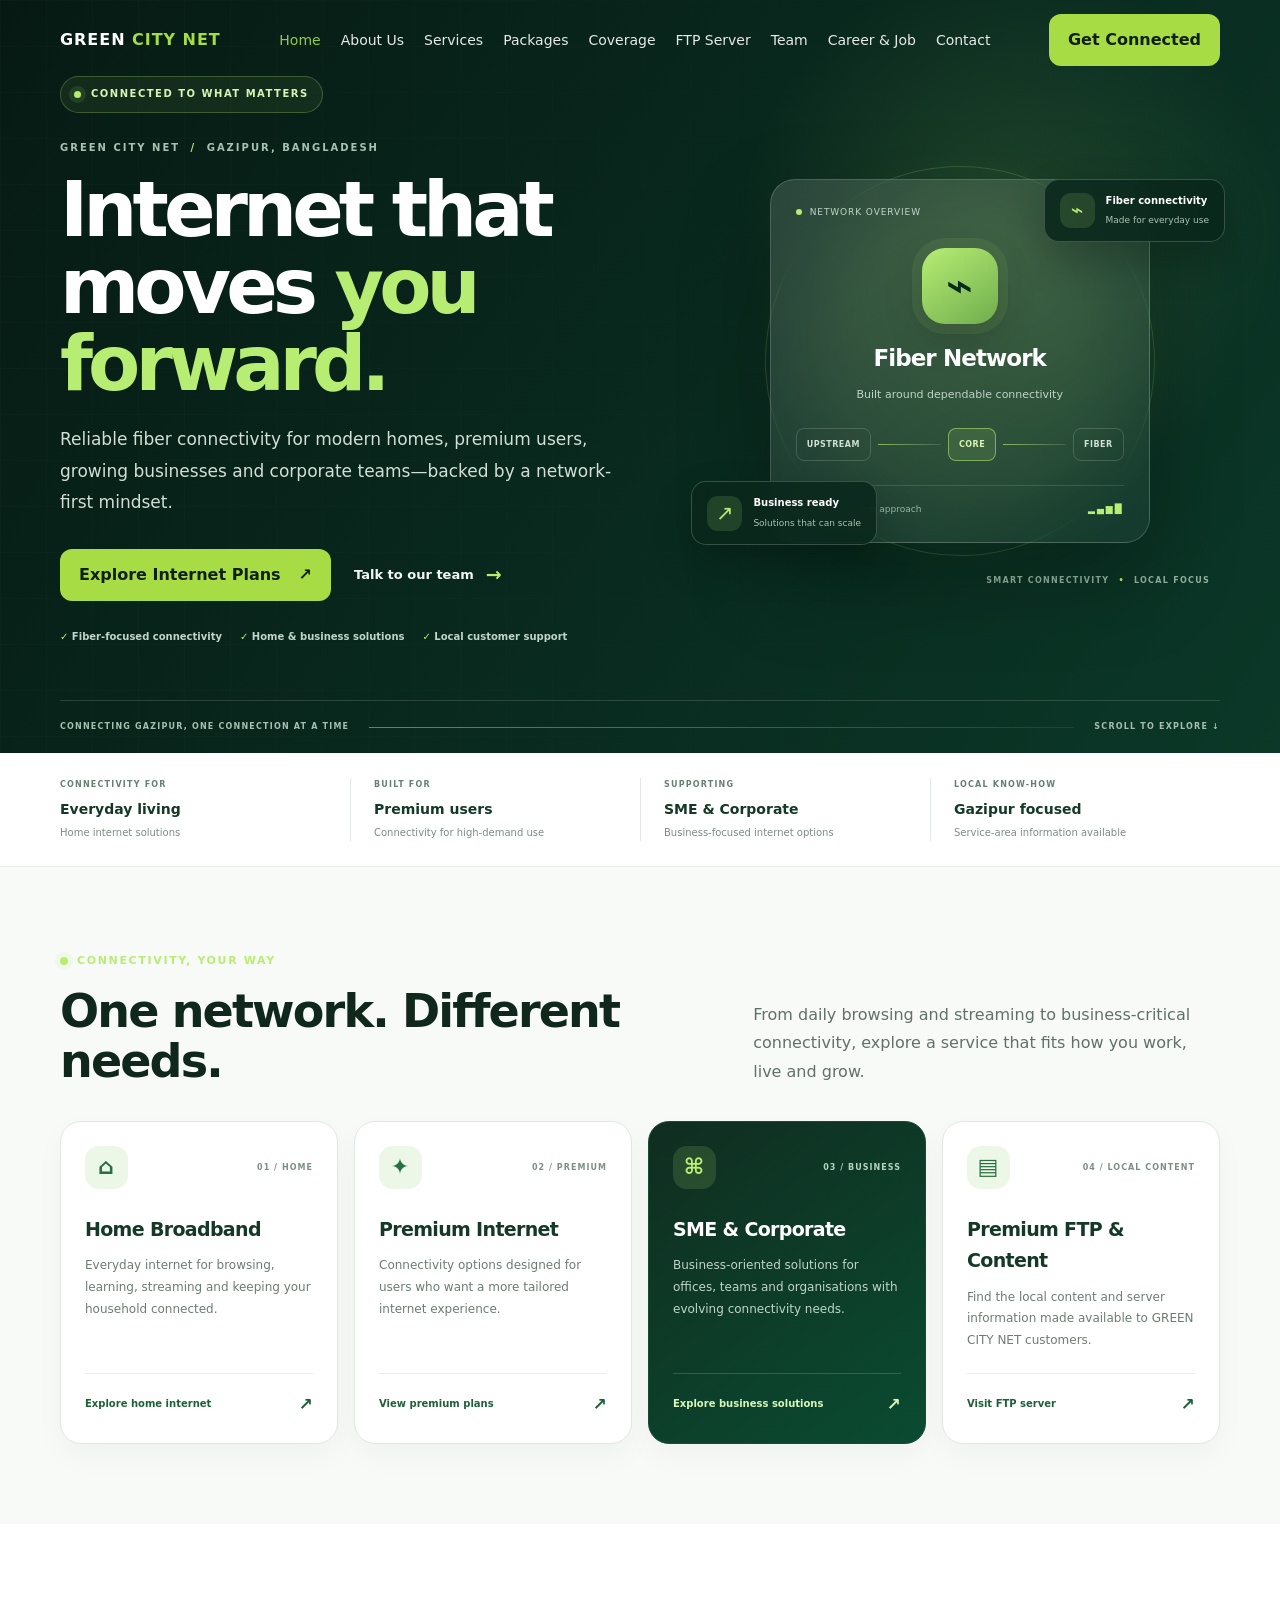
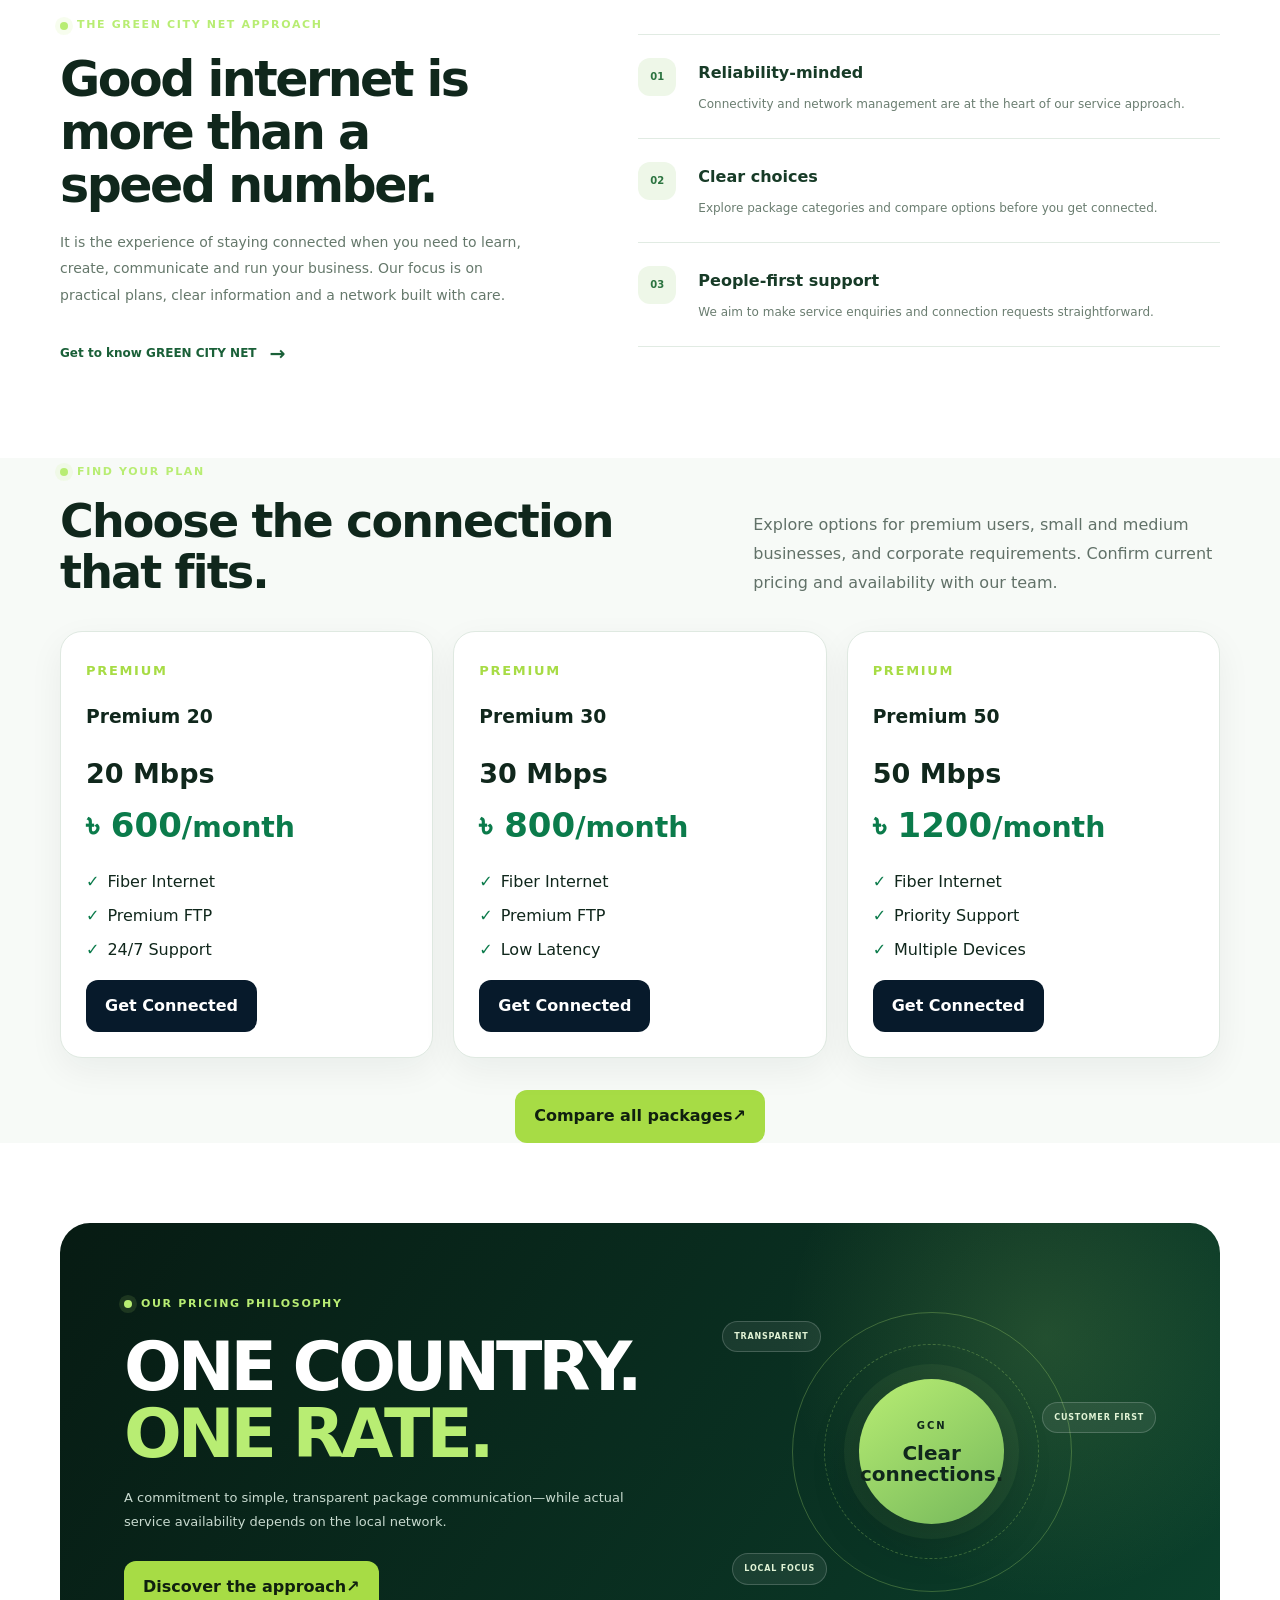
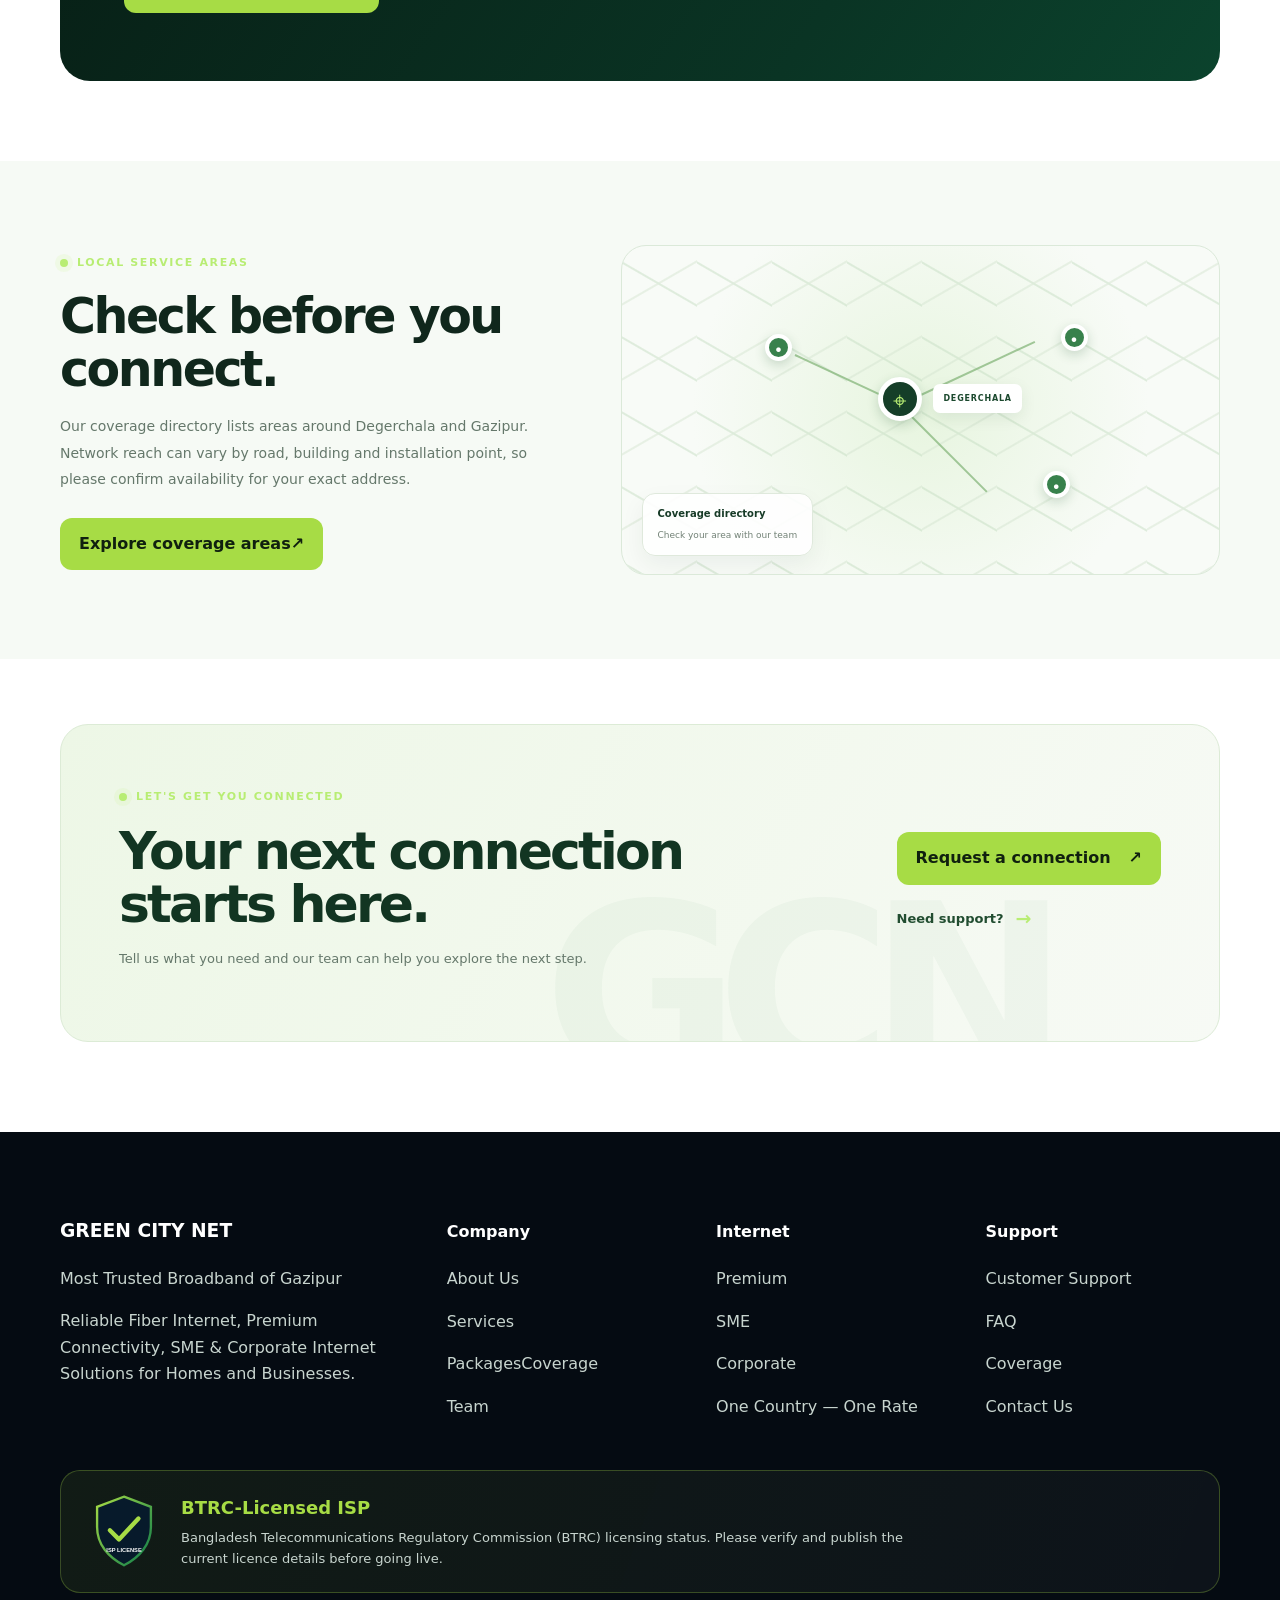
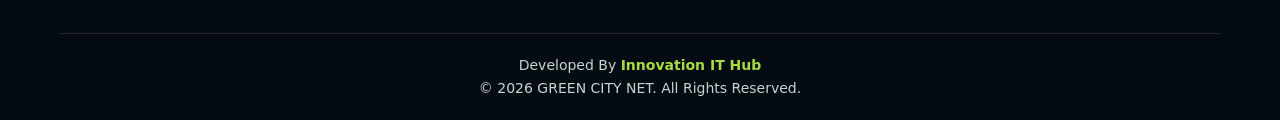
==== index.html @ 4f88b174 "Add files via upload" ====
<!doctype html><html lang="en"><head>
<meta charset="utf-8"><meta name="viewport" content="width=device-width,initial-scale=1">
<title>Home | GREEN CITY NET</title><meta name="description" content="Home — GREEN CITY NET, premium fiber internet and business connectivity in Gazipur.">
<meta name="theme-color" content="#071A2B"><link rel="stylesheet" href="css/style.css"></head><body>
<header class="site-header"><div class="container nav"><a class="brand" href="index.html">GREEN <span>CITY NET</span></a>
<nav class="nav-links"><a href="index.html" class="active">Home</a><a href="about.html" class="">About Us</a><a href="services.html" class="">Services</a><a href="packages.html" class="">Packages</a><a href="coverage.html" class="coverage-nav-link">Coverage</a><a href="ftp-server.html" class="">FTP Server</a><a href="team.html" class="">Team</a><a href="careers.html" class="">Career & Job</a><a href="contact.html" class="">Contact</a></nav><a class="btn btn-primary" href="contact.html">Get Connected</a><button class="menu-btn" aria-label="Open menu">☰</button></div></header>
<main class="home-pro">
<section class="home-hero">
  <div class="home-hero-grid container">
    <div class="home-hero-copy">
      <div class="home-kicker"><span class="home-live-dot"></span> CONNECTED TO WHAT MATTERS</div>
      <p class="home-location">GREEN CITY NET <span> / </span> GAZIPUR, BANGLADESH</p>
      <h1>Internet that moves <em>you forward.</em></h1>
      <p class="home-lead">Reliable fiber connectivity for modern homes, premium users, growing businesses and corporate teams—backed by a network-first mindset.</p>
      <div class="home-hero-actions"><a class="btn btn-primary" href="packages.html">Explore Internet Plans <span aria-hidden="true">↗</span></a><a class="home-secondary-btn" href="contact.html">Talk to our team <span aria-hidden="true">→</span></a></div>
      <div class="home-proof-points"><span>✓ Fiber-focused connectivity</span><span>✓ Home & business solutions</span><span>✓ Local customer support</span></div>
    </div>
    <div class="home-network-stage" aria-label="Illustration of a managed fiber internet network">
      <div class="home-stage-glow"></div><div class="home-orbit home-orbit-one"></div><div class="home-orbit home-orbit-two"></div>
      <div class="home-network-panel">
        <div class="home-panel-top"><span class="home-panel-status"><i></i> NETWORK OVERVIEW</span><span class="home-panel-menu">•••</span></div>
        <div class="home-core-icon"><span>⌁</span></div><h2>Fiber Network</h2><p>Built around dependable connectivity</p>
        <div class="home-network-path"><span class="home-path-node">UPSTREAM</span><i></i><span class="home-path-node home-path-active">CORE</span><i></i><span class="home-path-node">FIBER</span></div>
        <div class="home-panel-bottom"><span><b>01</b> Network-first approach</span><span class="home-signal">▂▄▆█</span></div>
      </div>
      <div class="home-float-card home-float-top"><span class="home-float-icon">⌁</span><span><b>Fiber connectivity</b><small>Made for everyday use</small></span></div>
      <div class="home-float-card home-float-bottom"><span class="home-float-icon">↗</span><span><b>Business ready</b><small>Solutions that can scale</small></span></div>
      <div class="home-stage-caption">SMART CONNECTIVITY <span>•</span> LOCAL FOCUS</div>
    </div>
  </div>
  <div class="home-hero-bottom container"><span>CONNECTING GAZIPUR, ONE CONNECTION AT A TIME</span><span class="home-bottom-line"></span><span>SCROLL TO EXPLORE ↓</span></div>
</section>
<section class="home-audience-strip"><div class="container home-audience-grid"><div><span class="home-strip-label">CONNECTIVITY FOR</span><strong>Everyday living</strong><small>Home internet solutions</small></div><div><span class="home-strip-label">BUILT FOR</span><strong>Premium users</strong><small>Connectivity for high-demand use</small></div><div><span class="home-strip-label">SUPPORTING</span><strong>SME & Corporate</strong><small>Business-focused internet options</small></div><div><span class="home-strip-label">LOCAL KNOW-HOW</span><strong>Gazipur focused</strong><small>Service-area information available</small></div></div></section>
<section class="pro-section home-services-section"><div class="container"><div class="pro-section-heading"><div><span class="pro-kicker"><span class="status-dot"></span> CONNECTIVITY, YOUR WAY</span><h2>One network. Different needs.</h2></div><p>From daily browsing and streaming to business-critical connectivity, explore a service that fits how you work, live and grow.</p></div><div class="home-offer-grid">
<a class="home-offer-card" href="services.html"><div class="home-offer-top"><span class="home-offer-icon">⌂</span><span>01 / HOME</span></div><h3>Home Broadband</h3><p>Everyday internet for browsing, learning, streaming and keeping your household connected.</p><span class="home-card-link">Explore home internet <b>↗</b></span></a>
<a class="home-offer-card" href="packages.html#premium"><div class="home-offer-top"><span class="home-offer-icon">✦</span><span>02 / PREMIUM</span></div><h3>Premium Internet</h3><p>Connectivity options designed for users who want a more tailored internet experience.</p><span class="home-card-link">View premium plans <b>↗</b></span></a>
<a class="home-offer-card home-offer-featured" href="services.html"><div class="home-offer-top"><span class="home-offer-icon">⌘</span><span>03 / BUSINESS</span></div><h3>SME & Corporate</h3><p>Business-oriented solutions for offices, teams and organisations with evolving connectivity needs.</p><span class="home-card-link">Explore business solutions <b>↗</b></span></a>
<a class="home-offer-card" href="ftp-server.html"><div class="home-offer-top"><span class="home-offer-icon">▤</span><span>04 / LOCAL CONTENT</span></div><h3>Premium FTP & Content</h3><p>Find the local content and server information made available to GREEN CITY NET customers.</p><span class="home-card-link">Visit FTP server <b>↗</b></span></a>
</div></div></section>
<section class="home-principles-section"><div class="container home-principles-grid"><div class="home-principles-copy"><span class="pro-kicker"><span class="status-dot"></span> THE GREEN CITY NET APPROACH</span><h2>Good internet is more than a speed number.</h2><p>It is the experience of staying connected when you need to learn, create, communicate and run your business. Our focus is on practical plans, clear information and a network built with care.</p><a class="home-text-link" href="about.html">Get to know GREEN CITY NET <span>→</span></a></div><div class="home-principles-list"><article><span>01</span><div><h3>Reliability-minded</h3><p>Connectivity and network management are at the heart of our service approach.</p></div></article><article><span>02</span><div><h3>Clear choices</h3><p>Explore package categories and compare options before you get connected.</p></div></article><article><span>03</span><div><h3>People-first support</h3><p>We aim to make service enquiries and connection requests straightforward.</p></div></article></div></div></section>
<section class="home-pricing-section"><div class="container"><div class="pro-section-heading"><div><span class="pro-kicker"><span class="status-dot"></span> FIND YOUR PLAN</span><h2>Choose the connection that fits.</h2></div><p>Explore options for premium users, small and medium businesses, and corporate requirements. Confirm current pricing and availability with our team.</p></div><div id="packages" class="grid grid-3 home-package-grid"></div><div class="home-center-action"><a class="btn btn-primary" href="packages.html">Compare all packages <span>↗</span></a></div></div></section>
<section class="home-one-rate-section"><div class="container"><div class="home-one-rate-panel"><div><span class="pro-kicker"><span class="status-dot"></span> OUR PRICING PHILOSOPHY</span><h2>ONE COUNTRY.<br><em>ONE RATE.</em></h2><p>A commitment to simple, transparent package communication—while actual service availability depends on the local network.</p><a class="btn btn-primary" href="packages.html#one-country">Discover the approach <span>↗</span></a></div><div class="home-rate-graphic"><div class="home-rate-ring ring-one"></div><div class="home-rate-ring ring-two"></div><div class="home-rate-center"><span>GCN</span><b>Clear<br>connections.</b></div><span class="home-rate-tag tag-one">TRANSPARENT</span><span class="home-rate-tag tag-two">CUSTOMER FIRST</span><span class="home-rate-tag tag-three">LOCAL FOCUS</span></div></div></div></section>
<section class="home-coverage-section"><div class="container home-coverage-grid"><div><span class="pro-kicker"><span class="status-dot"></span> LOCAL SERVICE AREAS</span><h2>Check before you connect.</h2><p>Our coverage directory lists areas around Degerchala and Gazipur. Network reach can vary by road, building and installation point, so please confirm availability for your exact address.</p><a class="btn btn-primary" href="coverage.html">Explore coverage areas <span>↗</span></a></div><div class="home-coverage-visual"><div class="home-coverage-gridlines"></div><div class="home-coverage-pin pin-main">⌖<span>DEGERCHALA</span></div><div class="home-coverage-pin pin-two">•</div><div class="home-coverage-pin pin-three">•</div><div class="home-coverage-pin pin-four">•</div><div class="home-coverage-link link-one"></div><div class="home-coverage-link link-two"></div><div class="home-coverage-link link-three"></div><div class="home-coverage-note"><b>Coverage directory</b><small>Check your area with our team</small></div></div></div></section>
<section class="home-final-section"><div class="container"><div class="home-final-panel"><div><span class="pro-kicker"><span class="status-dot"></span> LET'S GET YOU CONNECTED</span><h2>Your next connection<br>starts here.</h2><p>Tell us what you need and our team can help you explore the next step.</p></div><div class="home-final-actions"><a class="btn btn-primary" href="contact.html">Request a connection <span>↗</span></a><a class="home-final-secondary" href="support.html">Need support? <span>→</span></a></div><div class="home-final-watermark">GCN</div></div></div></section>
</main>
<footer class="footer"><div class="container footer-grid">
<div><h3>GREEN CITY NET</h3><p>Most Trusted Broadband of Gazipur</p><p>Reliable Fiber Internet, Premium Connectivity, SME & Corporate Internet Solutions for Homes and Businesses.</p></div>
<div><h4>Company</h4><p><a href="about.html">About Us</a></p><p><a href="services.html">Services</a></p><p><a href="packages.html">Packages</a><a href="coverage.html">Coverage</a></p><p><a href="team.html">Team</a></p></div>
<div><h4>Internet</h4><p><a href="packages.html#premium">Premium</a></p><p><a href="packages.html#sme">SME</a></p><p><a href="packages.html#corporate">Corporate</a></p><p><a href="packages.html#one-country">One Country — One Rate</a></p></div>
<div><h4>Support</h4><p><a href="contact.html">Customer Support</a></p><p><a href="faq.html">FAQ</a></p><p><a href="coverage.html">Coverage</a></p><p><a href="contact.html">Contact Us</a></p></div>
</div><div class="container licensing-footer"><img src="assets/images/btrc-licensed-isp-badge.svg" alt="ISP licence badge graphic"><div><strong>BTRC-Licensed ISP</strong><p>Bangladesh Telecommunications Regulatory Commission (BTRC) licensing status. Please verify and publish the current licence details before going live.</p></div></div><div class="container credit"><span>Developed By </span><a href="https://www.facebook.com/share/1FE5N81z12/?mibextid=wwXIfr" target="_blank" rel="noopener noreferrer">Innovation IT Hub</a><br><span>© <span id="year">2026</span> GREEN CITY NET. All Rights Reserved.</span></div></footer>
<div class="mobile-actions"><a href="tel:01XXXXXXXXX">☎ Call</a><a href="contact.html">Support</a><a href="contact.html">Connect</a></div>
<script src="js/data.js"></script><script src="js/app.js"></script></body></html>
---- css/style.css ----
:root{--green:#0b7b4b;--lime:#a7dc45;--navy:#071a2b;--black:#050b12;--light:#f5f8f6;--text:#10251d;--muted:#607269;--glass:rgba(255,255,255,.08);--line:rgba(255,255,255,.14);--shadow:0 20px 60px rgba(0,0,0,.18)}
*{box-sizing:border-box}html{scroll-behavior:smooth}body{margin:0;font-family:Inter,system-ui,-apple-system,Segoe UI,sans-serif;color:var(--text);background:var(--light);line-height:1.65}a{text-decoration:none;color:inherit}img{max-width:100%;display:block}button,input,textarea,select{font:inherit}.container{width:min(1160px,92%);margin:auto}
.site-header{position:fixed;z-index:50;top:0;left:0;right:0;padding:14px 0;transition:.3s;color:#fff}.site-header.scrolled{background:rgba(5,11,18,.9);backdrop-filter:blur(18px);box-shadow:0 8px 30px rgba(0,0,0,.18)}.nav{display:flex;align-items:center;justify-content:space-between;gap:24px}.brand{font-weight:900;letter-spacing:.06em}.brand span{color:var(--lime)}.nav-links{display:flex;gap:20px;align-items:center;font-size:14px}.nav-links a{opacity:.9}.nav-links a:hover,.nav-links a.active{color:var(--lime)}.menu-btn{display:none;background:none;border:0;color:#fff;font-size:25px}
.btn{display:inline-flex;align-items:center;justify-content:center;padding:12px 18px;border-radius:12px;border:1px solid transparent;font-weight:800;cursor:pointer;transition:.25s}.btn-primary{background:var(--lime);color:#10200f}.btn-primary:hover{transform:translateY(-2px);box-shadow:0 10px 30px rgba(167,220,69,.25)}.btn-outline{border-color:rgba(255,255,255,.3);color:#fff}.btn-dark{background:var(--navy);color:#fff}
.hero{min-height:680px;padding:160px 0 100px;background:radial-gradient(circle at 80% 25%,rgba(167,220,69,.18),transparent 28%),linear-gradient(135deg,#06131f,#071a2b 55%,#073e2b);color:#fff;position:relative;overflow:hidden}.hero:after{content:"";position:absolute;width:500px;height:500px;border:1px solid rgba(167,220,69,.18);border-radius:50%;right:-180px;top:110px;box-shadow:0 0 0 60px rgba(167,220,69,.03),0 0 0 120px rgba(167,220,69,.02)}.hero-grid{display:grid;grid-template-columns:1.1fr .9fr;gap:50px;align-items:center;position:relative;z-index:2}.eyebrow{color:var(--lime);font-weight:800;letter-spacing:.13em;text-transform:uppercase;font-size:13px}.hero h1{font-size:clamp(45px,7vw,82px);line-height:1.02;margin:15px 0}.hero p{font-size:19px;color:#d4e2dc;max-width:650px}.actions{display:flex;gap:12px;flex-wrap:wrap;margin-top:28px}.visual-card{background:rgba(255,255,255,.07);border:1px solid var(--line);border-radius:28px;padding:30px;backdrop-filter:blur(20px);box-shadow:var(--shadow)}.network{display:grid;gap:16px}.node{padding:20px;border:1px solid rgba(167,220,69,.25);border-radius:16px;background:rgba(0,0,0,.15)}.node strong{display:block;color:var(--lime)}.line{height:2px;background:linear-gradient(90deg,transparent,var(--lime),transparent)}
.section{padding:90px 0}.section.dark{background:var(--navy);color:#fff}.section-head{max-width:700px;margin-bottom:42px}.section-head h2{font-size:clamp(32px,5vw,52px);line-height:1.1;margin:10px 0}.section-head p{color:var(--muted)}.dark .section-head p{color:#b9c9c1}.grid{display:grid;gap:20px}.grid-3{grid-template-columns:repeat(3,1fr)}.grid-4{grid-template-columns:repeat(4,1fr)}.card{background:#fff;border:1px solid #e3ebe6;border-radius:20px;padding:25px;box-shadow:0 12px 35px rgba(16,37,29,.06);transition:.25s}.card:hover{transform:translateY(-5px);box-shadow:0 20px 50px rgba(16,37,29,.12)}.dark .card{background:rgba(255,255,255,.06);border-color:var(--line);color:#fff}.icon{width:46px;height:46px;border-radius:14px;display:grid;place-items:center;background:rgba(11,123,75,.1);color:var(--green);font-weight:900;margin-bottom:15px}.dark .icon{background:rgba(167,220,69,.1);color:var(--lime)}
.banner{background:linear-gradient(135deg,var(--green),#0b4c38);color:#fff;border-radius:30px;padding:55px;overflow:hidden;position:relative}.banner h2{font-size:clamp(35px,5vw,58px);margin:5px 0}.banner p{max-width:700px;color:#d9f0e6}.bangla{font-size:25px;color:var(--lime);font-weight:800}
.page-hero{padding:150px 0 80px;background:linear-gradient(135deg,#06131f,#0b4c38);color:#fff}.page-hero h1{font-size:clamp(42px,6vw,70px);margin:10px 0}.page-hero p{max-width:750px;color:#d6e4de}
.package{position:relative}.badge{position:absolute;right:18px;top:18px;background:var(--lime);padding:5px 9px;border-radius:20px;font-size:11px;font-weight:900}.price{font-size:34px;font-weight:900;color:var(--green)}.speed{font-size:27px;font-weight:800}.feature-list{padding:0;list-style:none}.feature-list li{margin:8px 0}.feature-list li:before{content:"✓";color:var(--green);font-weight:900;margin-right:8px}
.filters{display:flex;gap:10px;flex-wrap:wrap;margin-bottom:25px}.filter{border:1px solid #d6e0da;background:#fff;border-radius:999px;padding:9px 15px;cursor:pointer}.filter.active{background:var(--green);color:#fff}
.profile{display:grid;grid-template-columns:150px 1fr;gap:22px;align-items:start}.avatar{width:150px;height:150px;border-radius:25px;background:linear-gradient(135deg,var(--green),var(--lime));display:grid;place-items:center;color:#fff;font-size:42px;font-weight:900}
form{display:grid;gap:15px}.form-grid{display:grid;grid-template-columns:1fr 1fr;gap:15px}label{font-weight:700;font-size:14px}input,textarea,select{width:100%;margin-top:6px;padding:13px 14px;border:1px solid #d7e0da;border-radius:12px;background:#fff}textarea{min-height:140px;resize:vertical}
.table-wrap{overflow:auto}.compare{width:100%;border-collapse:collapse;background:#fff;border-radius:16px;overflow:hidden}.compare th,.compare td{padding:15px;border-bottom:1px solid #e6ece8;text-align:left}.compare th{background:#edf5f0}
.footer{background:#050b12;color:#c8d5cf;padding:65px 0 20px}.footer-grid{display:grid;grid-template-columns:1.5fr repeat(3,1fr);gap:35px}.footer h3,.footer h4{color:#fff}.footer a:hover{color:var(--lime)}.credit{border-top:1px solid rgba(255,255,255,.12);margin-top:40px;padding-top:20px;text-align:center;font-size:14px}.credit a{color:var(--lime);font-weight:800}.mobile-actions{display:none}
.kpi{font-size:38px;font-weight:900;color:var(--lime)}.notice{padding:15px 18px;border-radius:12px;background:#eef7f1;border-left:4px solid var(--green);margin:20px 0}.muted{color:var(--muted)}
@media(max-width:900px){.nav-links{display:none;position:absolute;top:68px;left:4%;right:4%;padding:20px;flex-direction:column;align-items:stretch;background:rgba(5,11,18,.97);border:1px solid var(--line);border-radius:18px}.nav-links.open{display:flex}.menu-btn{display:block}.nav .btn{display:none}.hero-grid{grid-template-columns:1fr}.grid-4{grid-template-columns:repeat(2,1fr)}.grid-3{grid-template-columns:1fr 1fr}.footer-grid{grid-template-columns:1fr 1fr}}
@media(max-width:600px){.hero{min-height:auto;padding-top:130px}.section{padding:65px 0}.grid-3,.grid-4,.form-grid{grid-template-columns:1fr}.banner{padding:30px}.profile{grid-template-columns:1fr}.avatar{width:110px;height:110px}.mobile-actions{position:fixed;display:grid;grid-template-columns:repeat(3,1fr);bottom:0;left:0;right:0;background:#071a2b;color:#fff;z-index:60;padding:8px;gap:5px}.mobile-actions a{text-align:center;font-size:12px;padding:8px}.footer{padding-bottom:85px}}

.skill-tags{display:flex;gap:8px;flex-wrap:wrap}.skill-tags span{background:#edf7f0;color:var(--green);border:1px solid #d4eadb;padding:6px 10px;border-radius:999px;font-size:13px;font-weight:700}.profile-modal{position:fixed;inset:0;z-index:100;background:rgba(2,8,13,.78);backdrop-filter:blur(10px);display:grid;place-items:center;padding:20px}.profile-modal-box{width:min(850px,96%);max-height:90vh;overflow:auto;background:#fff;color:var(--text);border-radius:26px;padding:34px;position:relative;box-shadow:0 30px 100px rgba(0,0,0,.35)}.modal-close{position:absolute;right:18px;top:15px;width:40px;height:40px;border:0;border-radius:50%;background:#edf3ef;font-size:28px;cursor:pointer}.profile-deep{align-items:start}.profile-deep h2{font-size:34px;margin:5px 0}.team-card{height:100%}
.live-status{display:inline-flex;align-items:center;gap:7px;font-size:12px;font-weight:900;color:#0b7b4b;background:#eaf8ef;padding:6px 10px;border-radius:999px}.live-status:before{content:"";width:8px;height:8px;border-radius:50%;background:#12a05a;box-shadow:0 0 0 5px rgba(18,160,90,.12)}.server-row{display:flex;align-items:center;justify-content:space-between;gap:15px;flex-wrap:wrap;padding:15px 0;border-bottom:1px solid #e2ebe5}.server-row:last-child{border-bottom:0}.access-box{background:#071a2b;color:#fff;border-radius:20px;padding:25px}.access-line{display:flex;justify-content:space-between;gap:15px;align-items:center;padding:13px 0;border-bottom:1px solid rgba(255,255,255,.12)}.access-line:last-child{border-bottom:0}.access-value{font-family:ui-monospace,SFMono-Regular,monospace;color:var(--lime);word-break:break-all}

.service-card .service-detail-btn{margin-top:8px}.service-modal-box h2{font-size:clamp(28px,4vw,42px);line-height:1.15;margin:12px 48px 14px 0;color:var(--navy)}.service-detail-intro{font-size:17px}.network-credentials{margin:24px 0;padding:22px;border-radius:18px;background:linear-gradient(135deg,#071a2b,#0b4c38);color:#fff}.network-credentials h3{margin-top:0;color:var(--lime)}.network-credentials p{margin:8px 0}.network-credentials small{color:#d4e2dc}.service-modal-box .actions{margin-top:22px}

.network-trust-strip{display:grid;grid-template-columns:repeat(3,1fr);gap:18px;margin-top:42px;padding:24px;border-radius:24px;background:linear-gradient(135deg,#071a2b,#0b4c38);color:#fff}.network-trust-strip h3{margin:7px 0;color:#fff}.network-trust-strip p{margin:0;color:#d4e2dc;font-size:14px}@media(max-width:700px){.network-trust-strip{grid-template-columns:1fr}}

/* Leadership and team photos: place the real JPG files in assets/images/team/ */
.grid-2{grid-template-columns:repeat(2,minmax(0,1fr))}.photo-avatar{position:relative;overflow:hidden;isolation:isolate}.photo-avatar span{position:absolute;inset:0;display:grid;place-items:center;z-index:0}.photo-avatar img{position:absolute;inset:0;width:100%;height:100%;object-fit:cover;border-radius:inherit;z-index:1}.profile-deep .photo-avatar{width:170px;height:170px}.one-rate-section{background:linear-gradient(180deg,#edf7f0,#f5f8f6);padding-top:55px}.one-rate-card{border-top:4px solid var(--lime)}.one-rate-card .eyebrow{color:var(--green)}.ftp-access-grid{display:grid;grid-template-columns:1fr 1fr;gap:18px}.access-box .btn{white-space:nowrap}@media(max-width:900px){.grid-2{grid-template-columns:1fr 1fr}}@media(max-width:600px){.grid-2{grid-template-columns:1fr}.profile-deep .photo-avatar{width:120px;height:120px}}


/* Footer licence notice: custom badge artwork, not an official BTRC seal. */
.licensing-footer{display:flex;align-items:center;gap:20px;margin-top:34px;padding:22px 26px;border:1px solid rgba(167,220,69,.28);border-radius:20px;background:linear-gradient(110deg,rgba(167,220,69,.08),rgba(255,255,255,.035));color:#eaf3ee}.licensing-footer img{width:74px;height:74px;flex:0 0 74px}.licensing-footer strong{display:block;color:var(--lime);font-size:18px}.licensing-footer p{margin:4px 0 0;color:#c8d5cf;font-size:13px;max-width:760px}.leadership-grid{max-width:1000px;margin-inline:auto;column-gap:72px;row-gap:36px}.leadership-grid .team-card{padding:30px}.leadership-grid .profile{grid-template-columns:120px minmax(0,1fr);gap:24px}.server-directory,.live-server-list{padding:10px 26px}.server-row{gap:20px}.server-icon{width:54px;height:54px;flex:0 0 54px;border-radius:16px;display:grid;place-items:center;background:linear-gradient(135deg,#e9f8d0,#c9f08a);color:#0b4b2f;font-weight:900}.server-info{flex:1;min-width:180px}.server-info h3{margin:7px 0 2px}.server-info p{margin:2px 0 7px}.server-address{display:inline-block;color:#a7dc45;background:#071a2b;padding:5px 9px;border-radius:7px;overflow-wrap:anywhere;font-size:13px}.server-directory .server-address{background:#edf7f0;color:#0b7b4b}.server-row .btn{flex-shrink:0}@media(max-width:700px){.licensing-footer{align-items:flex-start;padding:18px}.licensing-footer img{width:58px;height:58px;flex-basis:58px}.leadership-grid{column-gap:20px}.leadership-grid .profile{grid-template-columns:1fr}.server-directory,.live-server-list{padding:8px 16px}.server-row{align-items:flex-start}.server-row .btn{margin-left:74px}}

/* Coverage directory and corrected leadership profile layout */
.leadership-grid .leadership-profile{grid-template-columns:1fr;justify-items:center;text-align:center;gap:18px}.leadership-grid .leadership-profile .photo-avatar{width:150px;height:150px;margin:0 auto 4px}.leadership-grid .profile-copy{width:100%;min-width:0}.leadership-grid .profile-copy h3{margin:5px 0}.leadership-grid .profile-copy .btn{margin-top:8px}.coverage-hero{background:radial-gradient(circle at 80% 20%,rgba(167,220,69,.22),transparent 25%),linear-gradient(135deg,#06131f,#0b4c38)}.coverage-section{background:linear-gradient(180deg,#f4faf6,#eaf5ee)}.coverage-layout{display:grid;grid-template-columns:1fr 1fr;gap:24px;align-items:stretch}.coverage-search{padding:28px}.coverage-list{margin-top:16px;display:grid;gap:10px}.coverage-area{display:flex;align-items:center;gap:12px;padding:13px;border:1px solid #e0ece4;border-radius:14px;background:#fbfefc}.coverage-area:hover{border-color:var(--green);background:#eff9f2}.coverage-area>span:nth-child(2){flex:1}.coverage-area small{display:block;color:var(--muted);font-size:12px}.coverage-area>b{color:var(--green);font-size:22px}.coverage-dot{display:grid;place-items:center;width:38px;height:38px;border-radius:12px;background:#e3f6d2;color:var(--green);font-size:22px}.coverage-visual{position:relative;min-height:390px;overflow:hidden;display:flex;flex-direction:column;justify-content:center;align-items:center;text-align:center;color:#fff;background:radial-gradient(circle at 50% 50%,#0b7b4b,#062237 65%,#04121e)}.coverage-orbit{position:absolute;border:1px solid rgba(167,220,69,.32);border-radius:50%;width:260px;height:260px}.orbit-two{width:360px;height:360px;border-style:dashed}.coverage-pin{z-index:1;width:100px;height:100px;border-radius:50% 50% 50% 8px;transform:rotate(-45deg);display:grid;place-items:center;background:linear-gradient(135deg,#a7dc45,#0b7b4b);font-size:55px;box-shadow:0 0 50px rgba(167,220,69,.4)}.coverage-pin::first-letter{transform:rotate(45deg)}.coverage-visual-title{z-index:1;font-weight:900;font-size:20px;margin-top:25px}.coverage-visual-title span{display:block;color:var(--lime);font-size:12px;letter-spacing:.2em}.coverage-visual p,.coverage-visual small{z-index:1;color:#d5e8df}.coverage-visual small{max-width:300px;font-size:11px}.coverage-note{margin-top:22px;padding:17px 20px;background:#e3f5e9;border-radius:14px;color:#17442e}@media(max-width:700px){.coverage-layout{grid-template-columns:1fr}.coverage-visual{min-height:300px}.leadership-grid .leadership-profile .photo-avatar{width:130px;height:130px}}

/* Real interactive map on Coverage page */


/* Coverage page: readable area directory without live-location or map widgets */
.coverage-section{background:linear-gradient(180deg,#f5faf6 0%,#edf6f0 100%)}
.coverage-intro{display:flex;align-items:center;gap:18px;padding:24px 26px;margin:0 0 28px;border:1px solid #dbece0;background:linear-gradient(115deg,#fff 0%,#f4fbf5 100%);box-shadow:0 12px 35px rgba(9,65,39,.06)}
.coverage-intro-icon{flex:0 0 54px;width:54px;height:54px;display:grid;place-items:center;border-radius:17px;background:linear-gradient(135deg,#dff5ce,#bfe9a1);color:#0b7b4b;font-size:31px;font-weight:800}
.coverage-intro>div:nth-child(2){flex:1;min-width:0}.coverage-intro h3{margin:0 0 6px;font-size:20px;color:#103d2a}.coverage-intro p{margin:0;color:#5d7165;line-height:1.65}.coverage-intro .btn{white-space:nowrap}
.coverage-toolbar{display:grid;grid-template-columns:1fr auto;gap:9px 16px;align-items:center;max-width:760px;margin:0 auto 22px}.coverage-toolbar label{font-size:14px;font-weight:800;color:#173f2d}.coverage-toolbar input{grid-column:1 / -1;width:100%;padding:15px 17px;border:1px solid #cfdfd3;border-radius:14px;background:#fff;color:#173b2a;font:inherit;outline:none;box-shadow:0 4px 16px rgba(9,65,39,.035)}.coverage-toolbar input:focus{border-color:#0b7b4b;box-shadow:0 0 0 4px rgba(11,123,75,.11)}.coverage-count{font-size:12px;color:#6a7d70;justify-self:end}
.coverage-grid{display:grid;grid-template-columns:repeat(3,minmax(0,1fr));gap:16px}.coverage-area-card{display:flex;align-items:center;gap:13px;min-width:0;padding:19px 17px;border:1px solid #dce9df;border-radius:18px;background:rgba(255,255,255,.9);box-shadow:0 8px 24px rgba(13,62,39,.045);transition:transform .2s ease,border-color .2s ease,box-shadow .2s ease}.coverage-area-card:hover{transform:translateY(-3px);border-color:#9bcba9;box-shadow:0 14px 30px rgba(13,62,39,.09)}.coverage-area-icon{flex:0 0 43px;width:43px;height:43px;display:grid;place-items:center;border-radius:14px;background:#e8f6e9;color:#0b7b4b;font-size:23px;font-weight:800}.coverage-area-copy{flex:1;min-width:0}.coverage-area-label{display:block;margin-bottom:5px;color:#6b9279;font-size:9px;font-weight:900;letter-spacing:.13em}.coverage-area-copy h3{margin:0;color:#123b29;font-size:16px;line-height:1.35;overflow-wrap:anywhere}.coverage-area-copy p{margin:5px 0 0;color:#718176;font-size:11px;line-height:1.5}.coverage-area-link{flex:0 0 auto;display:flex;align-items:center;gap:5px;padding:8px 10px;border-radius:10px;background:#f0f8f1;color:#0b7044;font-size:12px;font-weight:800}.coverage-area-link:hover{background:#dff2e1}.coverage-empty{grid-column:1/-1;text-align:center;padding:38px 20px;border:1px dashed #c8ddce;border-radius:18px;background:#fff}.coverage-empty p{color:#65776a}.coverage-note{margin-top:25px;padding:18px 20px;border:1px solid #d4e9d9;background:#e7f6e9;border-radius:15px;color:#305841;line-height:1.7}.coverage-note strong{color:#0b6039}
@media(max-width:1000px){.coverage-grid{grid-template-columns:repeat(2,minmax(0,1fr))}}
@media(max-width:700px){.coverage-intro{align-items:flex-start;flex-wrap:wrap;padding:20px}.coverage-intro>div:nth-child(2){flex-basis:calc(100% - 75px)}.coverage-intro .btn{width:100%;text-align:center}.coverage-grid{grid-template-columns:1fr;gap:12px}.coverage-area-card{padding:16px}.coverage-area-copy h3{font-size:15px}}

/* Expanded ISP coverage profiles */
.coverage-area-card{display:grid;grid-template-columns:43px minmax(0,1fr) auto;align-items:start;column-gap:13px;row-gap:0}
.coverage-area-copy h3{font-size:17px;letter-spacing:-.015em}
.coverage-area-copy>p{font-size:12px;font-weight:650;color:#52745f}
.coverage-mini-meter{margin-top:13px;max-width:290px}
.coverage-mini-meter-top{display:flex;justify-content:space-between;gap:8px;align-items:center;color:#64776b;font-size:10px;font-weight:750}
.coverage-mini-meter-top strong{color:#0b7044;font-size:15px;font-variant-numeric:tabular-nums}
.coverage-meter-track{height:7px;margin-top:6px;overflow:hidden;border-radius:99px;background:#e6eee8}
.coverage-meter-track span{display:block;height:100%;border-radius:inherit;background:linear-gradient(90deg,#0b7b4b,#a7dc45)}
.coverage-mini-meter small{display:block;margin-top:5px;color:#9a6b2d;font-size:9px;line-height:1.4}
.coverage-details-toggle{border:0;cursor:pointer;white-space:nowrap;font-family:inherit}
.coverage-details-toggle[aria-expanded="true"]{background:#dff2e1}
.coverage-area-card.is-expanded{border-color:#8fc4a0;box-shadow:0 12px 30px rgba(13,62,39,.08)}
.coverage-area-details{grid-column:1/-1;margin-top:18px;padding-top:18px;border-top:1px solid #e1ece4;animation:coverageReveal .22s ease-out}
.coverage-area-details[hidden]{display:none}
.coverage-detail-kicker{color:#0b7b4b;font-size:9px;font-weight:900;letter-spacing:.15em}
.coverage-detail-heading h4{margin:5px 0 4px;color:#123b29;font-size:19px;line-height:1.3}
.coverage-detail-heading p,.coverage-detail-info p{margin:0;color:#617467;font-size:12px;line-height:1.65}
.coverage-detail-stats{display:grid;grid-template-columns:repeat(2,minmax(0,1fr));gap:9px;margin:15px 0}
.coverage-detail-stats>div{padding:12px;border:1px solid #e2ede5;border-radius:12px;background:#f7fbf8;min-width:0}
.coverage-detail-stats span{display:block;color:#728477;font-size:10px;margin-bottom:5px}
.coverage-detail-stats strong{display:block;color:#143e2b;font-size:13px;overflow-wrap:anywhere}
.coverage-detail-stats strong small{font-size:8px;letter-spacing:.1em;color:#a16d2c}
.coverage-detail-info{margin:12px 0}
.coverage-detail-info>strong{display:block;margin-bottom:4px;color:#244d36;font-size:12px}
.coverage-enquire{display:inline-flex;margin-top:8px;gap:8px;align-items:center}
.coverage-note{font-size:12px}
@keyframes coverageReveal{from{opacity:0;transform:translateY(-4px)}to{opacity:1;transform:translateY(0)}}
@media(max-width:700px){.coverage-area-card{grid-template-columns:38px minmax(0,1fr) auto;gap:11px;padding:15px}.coverage-area-icon{width:38px;height:38px;flex-basis:38px}.coverage-mini-meter{max-width:none}.coverage-detail-stats{grid-template-columns:1fr 1fr}.coverage-area-copy h3{font-size:15px}}
@media(prefers-reduced-motion:reduce){.coverage-area-details{animation:none}.coverage-area-card{transition:none}}

/* Site-wide bilingual language switch */
.language-toggle{flex:0 0 auto;border:1px solid rgba(255,255,255,.42);background:rgba(255,255,255,.12);backdrop-filter:blur(12px);color:#fff;border-radius:999px;padding:9px 13px;font:700 13px inherit;cursor:pointer;transition:.2s}.language-toggle:hover{background:rgba(167,220,69,.22);border-color:var(--lime);color:var(--lime)}.nav{flex-wrap:nowrap}.nav-links{flex-wrap:wrap}
@media(max-width:900px){.language-toggle{margin-left:auto}.nav .language-toggle{display:inline-flex;align-items:center;justify-content:center}.nav-links.open{z-index:55}.nav .btn{display:none}}


/* Navigation clarity and premium About Us page */
.coverage-nav-link{display:inline-flex!important;align-items:center;justify-content:center;padding:8px 13px;border-radius:999px;background:linear-gradient(135deg,#a7dc45,#d7f59c);color:#08251a!important;font-weight:800!important;opacity:1!important;box-shadow:0 5px 18px rgba(167,220,69,.2)}
.coverage-nav-link:hover{transform:translateY(-1px);box-shadow:0 8px 24px rgba(167,220,69,.3)}
.coverage-quick-link{display:none;flex:0 0 auto;padding:8px 11px;border:1px solid rgba(167,220,69,.7);border-radius:999px;color:#d5f79c;font-size:12px;font-weight:800;white-space:nowrap}
.about-hero{position:relative;overflow:hidden;padding:160px 0 84px;background:radial-gradient(ellipse at 80% 25%,rgba(22,154,103,.28),transparent 32%),radial-gradient(ellipse at 15% 90%,rgba(167,220,69,.12),transparent 35%),linear-gradient(130deg,#06131f 0%,#082b2b 56%,#0b4c38 100%)}
.about-hero-grid{display:grid;grid-template-columns:minmax(0,1.08fr) minmax(300px,.92fr);align-items:center;gap:50px}.about-hero-copy{position:relative;z-index:2}.about-hero .eyebrow,.about-section-head .eyebrow{letter-spacing:.16em;font-size:11px;font-weight:800;color:#bde87b}.about-pulse{display:inline-block;width:7px;height:7px;border-radius:50%;background:#a7dc45;box-shadow:0 0 0 5px rgba(167,220,69,.12);margin-right:9px}.about-hero h1{max-width:720px;font-size:clamp(42px,5.4vw,72px);line-height:1.04;letter-spacing:-.045em;margin:22px 0}.about-gradient-text{background:linear-gradient(90deg,#a7dc45,#f0ffcb);-webkit-background-clip:text;background-clip:text;color:transparent}.about-hero-copy>p{max-width:600px;font-size:17px;line-height:1.85;color:#d2e5dc}.about-hero-actions,.about-cta-actions{display:flex;gap:12px;flex-wrap:wrap;margin-top:28px}.about-hero .btn-outline,.about-cta-section .btn-outline{border:1px solid rgba(255,255,255,.35);color:#fff;background:rgba(255,255,255,.06)}.about-trust-points{display:flex;gap:16px;flex-wrap:wrap;margin-top:32px;color:#c4d9cf;font-size:12px}.about-visual{position:relative;min-height:400px;display:grid;place-items:center;isolation:isolate}.about-visual-glow{position:absolute;width:270px;height:270px;border-radius:50%;background:#25a76b;filter:blur(70px);opacity:.25}.about-orbit{position:absolute;border:1px solid rgba(167,220,69,.3);border-radius:50%;transform:rotate(-20deg)}.orbit-a{width:310px;height:310px}.orbit-b{width:410px;height:220px;border-style:dashed;transform:rotate(42deg)}.about-core{position:relative;z-index:2;width:145px;height:145px;border-radius:40px;display:flex;flex-direction:column;align-items:center;justify-content:center;background:linear-gradient(145deg,rgba(167,220,69,.95),rgba(13,113,73,.92));color:#08251a;box-shadow:0 20px 65px rgba(0,0,0,.25),inset 0 1px rgba(255,255,255,.6);transform:rotate(-8deg)}.about-core span{font-size:43px;font-weight:950;letter-spacing:-.08em}.about-core small{font-size:9px;font-weight:900;letter-spacing:.22em}.about-node{position:absolute;z-index:3;width:74px;height:74px;border:1px solid rgba(255,255,255,.22);border-radius:23px;display:flex;flex-direction:column;align-items:center;justify-content:center;background:rgba(255,255,255,.09);backdrop-filter:blur(16px);box-shadow:0 12px 35px rgba(0,0,0,.16);font-size:24px;color:#d5f79c}.about-node small{font-size:8px;letter-spacing:.13em;font-weight:800;color:#d7e8df}.node-a{top:45px;left:15%}.node-b{right:9%;top:100px}.node-c{bottom:72px;left:20%}.about-visual-caption{position:absolute;bottom:8px;right:0;display:flex;flex-direction:column;text-align:right}.about-visual-caption strong{font-size:14px;color:#fff}.about-visual-caption span{font-size:9px;letter-spacing:.18em;color:#b5d4c4;margin-top:5px}.about-intro-section{background:#fff}.about-intro-grid{display:grid;grid-template-columns:.85fr 1.15fr;gap:70px;align-items:start}.about-intro-grid h2,.about-approach-copy h2{font-size:clamp(30px,3.6vw,46px);line-height:1.14;letter-spacing:-.035em;margin:12px 0}.about-intro-grid .eyebrow,.about-approach-copy .eyebrow{color:#0b7b4b;font-size:11px;letter-spacing:.16em;font-weight:900}.about-intro-copy{color:#53645b;line-height:1.9;font-size:16px}.text-link{display:inline-flex;gap:12px;color:#0b7b4b;font-weight:850;margin-top:8px}.about-values-section{background:linear-gradient(180deg,#f4faf6,#eaf5ee)}.about-section-head{text-align:center;max-width:720px;margin:0 auto 42px}.about-section-head h2{font-size:clamp(30px,4vw,46px);letter-spacing:-.035em;margin:10px 0}.about-section-head p{color:var(--muted);margin:0}.about-values-grid{gap:20px}.about-value-card{position:relative;overflow:hidden;padding:30px;border:1px solid #dfebe2;background:rgba(255,255,255,.82);border-radius:22px;box-shadow:0 12px 35px rgba(18,61,39,.045)}.about-value-card:after{content:"";position:absolute;right:-45px;top:-45px;width:125px;height:125px;border-radius:50%;background:rgba(167,220,69,.13)}.about-value-card.featured{background:linear-gradient(145deg,#0b382d,#0b6747);color:#fff;border-color:#0b6747;transform:translateY(-8px)}.about-value-card.featured p{color:#d3e7dc}.about-icon{width:48px;height:48px;border-radius:15px;display:grid;place-items:center;background:#e6f6d6;color:#0b7b4b;font-size:26px;font-weight:800;margin-bottom:24px}.featured .about-icon{background:rgba(167,220,69,.18);color:#c8f38a}.about-card-kicker{display:block;color:#0b7b4b;font-size:10px;font-weight:900;letter-spacing:.15em}.featured .about-card-kicker{color:#c8f38a}.about-value-card h3{font-size:22px;line-height:1.25;margin:12px 0}.about-value-card p{color:#5c6c62;line-height:1.8;font-size:14px;margin:0}.about-approach-section{background:#fff}.about-approach-grid{display:grid;grid-template-columns:.9fr 1.1fr;gap:75px;align-items:center}.about-approach-art{min-height:380px;position:relative;display:grid;place-items:center;border-radius:28px;overflow:hidden;background:radial-gradient(circle at 50% 50%,#126b4c,#082c2d 60%,#071a2b);color:#fff}.approach-ring{position:absolute;border:1px solid rgba(167,220,69,.35);border-radius:50%}.ring-1{width:230px;height:230px}.ring-2{width:330px;height:330px;border-style:dashed}.about-approach-art:before,.about-approach-art:after{content:"";position:absolute;width:150%;height:1px;background:rgba(167,220,69,.2);transform:rotate(35deg)}.about-approach-art:after{transform:rotate(-35deg)}.approach-art-center{z-index:1;width:110px;height:110px;border-radius:32px;background:linear-gradient(145deg,#c8f38a,#0b7b4b);display:flex;flex-direction:column;align-items:center;justify-content:center;color:#08251a;font-size:32px;font-weight:950;box-shadow:0 15px 40px rgba(0,0,0,.25)}.approach-art-center span{font-size:8px;letter-spacing:.2em}.approach-label{position:absolute;z-index:2;padding:8px 13px;border-radius:999px;background:rgba(255,255,255,.1);border:1px solid rgba(255,255,255,.2);backdrop-filter:blur(10px);font-size:10px;font-weight:900;letter-spacing:.14em;color:#d5f79c}.label-1{top:55px;left:20%}.label-2{right:12%;top:45%}.label-3{bottom:55px;left:23%}.about-approach-copy h2{margin-bottom:18px}.about-approach-copy>p{color:#5b6a61;line-height:1.85}.about-approach-list{display:grid;gap:17px;margin-top:28px}.about-approach-list>div{display:flex;gap:15px;align-items:flex-start}.about-approach-list>div>span{display:grid;place-items:center;flex:0 0 36px;height:36px;border-radius:12px;background:#e6f6d6;color:#0b7b4b;font-weight:900;font-size:12px}.about-approach-list p{margin:0;display:flex;flex-direction:column;gap:4px}.about-approach-list strong{color:#172b20}.about-approach-list small{color:#718077;font-size:13px;line-height:1.6}.about-leadership-section{background:radial-gradient(circle at 10% 0%,rgba(167,220,69,.1),transparent 28%),linear-gradient(135deg,#071a2b,#082f2b)}.about-leadership-section .about-section-head p{color:#c2d4ca}.about-photo-note{text-align:center;color:#9fb8ab;font-size:12px;margin-top:25px}.about-photo-note code{color:#d4f49d}.about-cta-section{padding:65px 0;background:linear-gradient(110deg,#e7f7d9,#f6fbf5)}.about-cta-inner{display:flex;justify-content:space-between;align-items:center;gap:30px}.about-cta-inner h2{font-size:clamp(28px,3.6vw,42px);letter-spacing:-.04em;margin:8px 0}.about-cta-inner p{color:#5a6b60;margin:0;max-width:650px}.about-cta-inner .eyebrow{font-size:10px;letter-spacing:.16em;font-weight:900;color:#0b7b4b}.about-cta-section .btn-outline{background:#fff;color:#0b5137;border-color:#cbded0}
@media(max-width:1100px){.nav{gap:12px}.nav-links{gap:11px;font-size:12px}.nav .btn{padding:10px 12px}.about-hero-grid{gap:25px}}
@media(max-width:900px){.coverage-quick-link{display:inline-flex}.nav-links{top:72px}.about-hero{padding-top:135px}.about-hero-grid,.about-intro-grid,.about-approach-grid{grid-template-columns:1fr}.about-visual{min-height:350px;max-width:550px;width:100%;margin:0 auto}.about-intro-grid,.about-approach-grid{gap:28px}.about-approach-art{min-height:320px}.about-value-card.featured{transform:none}.about-cta-inner{align-items:flex-start;flex-direction:column}}
@media(max-width:560px){.about-hero h1{font-size:43px}.about-hero-copy>p{font-size:15px}.about-visual{min-height:300px}.about-orbit.orbit-a{width:230px;height:230px}.about-orbit.orbit-b{width:300px;height:170px}.about-core{width:120px;height:120px;border-radius:32px}.about-core span{font-size:36px}.about-node{width:62px;height:62px;border-radius:18px}.node-a{left:4%;top:30px}.node-b{right:3%;top:75px}.node-c{left:9%;bottom:55px}.about-visual-caption{bottom:0}.about-trust-points{gap:10px}.about-hero-actions .btn{font-size:12px;padding:11px 13px}.about-intro-grid h2,.about-approach-copy h2{font-size:32px}.about-value-card{padding:24px}.about-approach-art{min-height:280px}}


/* Final English-only refresh: services, team and contact pages */
:root{--pro-ink:#0b1b15;--pro-muted:#617168;--pro-green:#0b7b4b;--pro-lime:#a7dc45;--pro-line:#dce9df}
.language-toggle{display:none!important}
.coverage-nav-link{background:linear-gradient(135deg,#a7dc45,#d7f59c)!important;color:#08251a!important;font-weight:900!important;box-shadow:0 7px 22px rgba(167,220,69,.28)!important;border:1px solid rgba(215,245,156,.9)!important}
.coverage-nav-link:hover{filter:brightness(1.04);transform:translateY(-2px)}
.pro-page{overflow:hidden}.pro-hero{position:relative;padding:86px 0 78px;background:radial-gradient(circle at 78% 40%,rgba(167,220,69,.13),transparent 27%),linear-gradient(125deg,#061b14 0%,#082b20 55%,#103e2c 100%);color:#fff;isolation:isolate}.pro-hero:before{content:"";position:absolute;inset:0;z-index:-1;opacity:.15;background-image:linear-gradient(rgba(255,255,255,.12) 1px,transparent 1px),linear-gradient(90deg,rgba(255,255,255,.12) 1px,transparent 1px);background-size:48px 48px;mask-image:linear-gradient(90deg,#000,transparent 85%)}.pro-hero-grid{display:grid;grid-template-columns:minmax(0,1.1fr) minmax(300px,.9fr);gap:clamp(32px,6vw,88px);align-items:center}.pro-hero-copy{max-width:740px}.pro-kicker{display:inline-flex;align-items:center;gap:9px;color:#b8ed73;font-size:11px;font-weight:900;letter-spacing:.15em;text-transform:uppercase}.status-dot{width:8px;height:8px;border-radius:50%;background:#b8ed73;box-shadow:0 0 0 5px rgba(184,237,115,.12)}.pro-hero h1{max-width:750px;font-size:clamp(42px,5.4vw,70px);line-height:1.03;letter-spacing:-.055em;margin:22px 0 20px;color:#fff}.pro-hero h1 em{font-style:normal;color:#b8ed73}.pro-hero-copy>p{max-width:640px;color:#d1dfd6;font-size:17px;line-height:1.85}.pro-hero-actions{display:flex;flex-wrap:wrap;gap:12px;margin-top:27px}.btn-outline-light{display:inline-flex;align-items:center;justify-content:center;border:1px solid rgba(255,255,255,.3);color:#fff;background:rgba(255,255,255,.06);border-radius:12px;padding:12px 17px;font-weight:800;text-decoration:none}.btn-outline-light:hover{background:rgba(255,255,255,.12)}.pro-trust-points{display:flex;flex-wrap:wrap;gap:18px;margin-top:25px;color:#d8e9df;font-size:12px;font-weight:700}.pro-trust-points span: first-letter{color:#b8ed73}.pro-section{padding:80px 0}.pro-section-heading{display:grid;grid-template-columns:1fr minmax(260px,.72fr);gap:45px;align-items:end;margin-bottom:34px}.pro-section-heading h2,.pro-process-heading h2{font-size:clamp(30px,4vw,46px);line-height:1.1;letter-spacing:-.04em;margin:12px 0 0;color:#10271c}.pro-section-heading>p{margin:0;color:var(--pro-muted);line-height:1.8}.services-visual,.team-visual{position:relative;min-height:360px;display:grid;place-items:center}.network-orbit{position:absolute;width:300px;height:300px;border:1px solid rgba(184,237,115,.25);border-radius:50%}.orbit-two{width:230px;height:230px;border-style:dashed;transform:rotate(30deg)}.network-core{position:relative;width:180px;height:180px;border-radius:50%;display:flex;align-items:center;justify-content:center;flex-direction:column;gap:7px;background:radial-gradient(circle at 30% 20%,#2a7751,#0b2b1e 75%);border:1px solid rgba(184,237,115,.55);box-shadow:0 0 0 18px rgba(167,220,69,.04),0 0 70px rgba(167,220,69,.15)}.network-core-icon{font-size:45px;color:#c5f47c}.network-core strong{font-size:12px;letter-spacing:.13em}.network-core small{font-size:10px;color:#c7dbce}.floating-node{position:absolute;display:flex;align-items:center;gap:9px;padding:12px 16px;background:rgba(255,255,255,.1);border:1px solid rgba(255,255,255,.18);border-radius:15px;backdrop-filter:blur(15px);box-shadow:0 15px 35px rgba(0,0,0,.13);font-size:12px}.floating-node span{color:#b8ed73;font-size:22px}.node-a{top:35px;left:0}.node-b{right:-5px;top:100px}.node-c{bottom:38px;left:18px}.pro-service-grid{gap:20px}.pro-service-grid .service-card{min-height:270px;padding:29px 27px;border-radius:23px;border:1px solid #dce9df;background:linear-gradient(155deg,#fff,#f7fbf7);box-shadow:0 14px 38px rgba(10,48,28,.055);transition:transform .25s,box-shadow .25s}.pro-service-grid .service-card:hover{transform:translateY(-6px);box-shadow:0 22px 46px rgba(10,48,28,.12)}.pro-service-grid .service-card h3{font-size:21px;letter-spacing:-.025em}.pro-service-grid .service-card p{color:#617168;line-height:1.75}.pro-service-grid .service-detail-btn{background:#10271c;color:#fff;border-radius:11px}.network-trust-strip{display:none}.pro-process{margin-top:80px;padding-top:52px;border-top:1px solid var(--pro-line)}.pro-process-heading{text-align:center;margin-bottom:34px}.process-steps{display:grid;grid-template-columns:repeat(3,1fr);gap:18px}.process-steps article{padding:26px;border:1px solid var(--pro-line);border-radius:20px;background:#f8fbf8}.process-steps article>span,.team-values-row article>span{display:grid;place-items:center;width:40px;height:40px;border-radius:13px;background:#e8f6d7;color:#276b38;font-weight:900}.process-steps h3{margin:18px 0 8px;color:#10271c}.process-steps p{margin:0;color:var(--pro-muted);line-height:1.7;font-size:14px}.pro-bottom-cta{margin-top:58px;padding:clamp(25px,4vw,42px);display:flex;justify-content:space-between;align-items:center;gap:25px;border-radius:26px;background:linear-gradient(120deg,#edf8e2,#f5faf4);border:1px solid #d9edc9}.pro-bottom-cta h2{font-size:clamp(24px,3vw,34px);line-height:1.15;letter-spacing:-.04em;margin:10px 0;color:#10271c}.pro-bottom-cta p{margin:0;color:#617168;line-height:1.7}.pro-bottom-cta .btn{white-space:nowrap}.team-hero-metrics{display:flex;gap:0;margin-top:34px}.team-hero-metrics div{display:flex;flex-direction:column;gap:5px;padding:0 22px;border-left:1px solid rgba(255,255,255,.2)}.team-hero-metrics div:first-child{padding-left:0;border-left:0}.team-hero-metrics strong{font-size:24px;color:#b8ed73}.team-hero-metrics span{font-size:10px;letter-spacing:.1em;text-transform:uppercase;color:#d1dfd6}.team-visual-card{position:absolute;width:min(330px,88%);min-height:290px;border-radius:28px}.team-card-back{transform:rotate(9deg);background:linear-gradient(145deg,rgba(184,237,115,.22),rgba(255,255,255,.025));border:1px solid rgba(184,237,115,.35)}.team-card-front{position:relative;padding:30px;background:linear-gradient(150deg,rgba(255,255,255,.14),rgba(255,255,255,.045));border:1px solid rgba(255,255,255,.22);backdrop-filter:blur(15px);box-shadow:0 25px 70px rgba(0,0,0,.2)}.team-visual-icon{display:grid;place-items:center;width:52px;height:52px;border-radius:17px;background:#b8ed73;color:#10271c;font-size:27px;margin-bottom:25px}.team-card-front>span{font-size:10px;letter-spacing:.16em;color:#b8ed73;font-weight:900}.team-card-front h2{font-size:30px;line-height:1.1;margin:13px 0;color:#fff;letter-spacing:-.04em}.team-card-front p{font-size:12px;line-height:1.7;color:#d1dfd6}.team-visual-lines{display:flex;gap:7px;margin-top:20px}.team-visual-lines i{display:block;height:5px;width:48px;border-radius:9px;background:#b8ed73}.team-visual-lines i:nth-child(2){width:28px;opacity:.6}.team-visual-lines i:nth-child(3){width:18px;opacity:.35}.team-orbit-dot{position:absolute;width:17px;height:17px;background:#b8ed73;border-radius:50%;box-shadow:0 0 0 8px rgba(184,237,115,.1)}.dot-1{top:28px;right:35px}.dot-2{bottom:36px;left:18px;width:10px;height:10px}.pro-team-grid{gap:22px}.pro-team-grid .team-card{padding:27px;border-radius:24px;background:#fff;box-shadow:0 18px 45px rgba(10,48,28,.07);border:1px solid #dce9df;transition:transform .2s,box-shadow .2s}.pro-team-grid .team-card:hover{transform:translateY(-4px);box-shadow:0 23px 52px rgba(10,48,28,.12)}.pro-team-grid .profile{grid-template-columns:112px minmax(0,1fr);gap:20px}.pro-team-grid .avatar{width:112px;height:112px;border-radius:22px;overflow:hidden}.pro-team-grid .profile-copy h3{color:#10271c}.pro-team-grid .profile-copy p{line-height:1.75}.team-values-row{display:grid;grid-template-columns:repeat(3,1fr);gap:17px;margin-top:35px}.team-values-row article{display:flex;gap:14px;padding:21px;border:1px solid var(--pro-line);border-radius:18px}.team-values-row h3{font-size:16px;margin:2px 0 7px;color:#10271c}.team-values-row p{font-size:13px;line-height:1.7;color:var(--pro-muted);margin:0}.contact-hero .pro-hero-grid{grid-template-columns:minmax(0,1fr) minmax(300px,.75fr)}.contact-quick-links{display:grid;gap:10px;max-width:540px;margin-top:28px}.contact-quick-links>a{display:grid;grid-template-columns:42px 1fr auto;align-items:center;gap:12px;padding:13px 15px;border:1px solid rgba(255,255,255,.16);border-radius:15px;background:rgba(255,255,255,.055);color:#fff;text-decoration:none}.contact-quick-links>a>span{display:grid;place-items:center;width:42px;height:42px;border-radius:12px;background:rgba(184,237,115,.13);color:#b8ed73;font-size:22px}.contact-quick-links b,.contact-quick-links small{display:block}.contact-quick-links b{font-size:13px}.contact-quick-links small{margin-top:4px;font-size:11px;color:#c3d6ca}.contact-quick-links>a>strong{color:#b8ed73}.contact-hero-panel{padding:30px;border-radius:26px;background:rgba(255,255,255,.075);border:1px solid rgba(255,255,255,.17);box-shadow:0 25px 65px rgba(0,0,0,.13);backdrop-filter:blur(18px)}.contact-hero-panel h2{font-size:31px;line-height:1.1;margin:13px 0;color:#fff;letter-spacing:-.04em}.contact-hero-panel>p{font-size:14px;line-height:1.7;color:#d1dfd6}.contact-panel-divider{height:1px;background:rgba(255,255,255,.15);margin:24px 0}.contact-panel-row{display:flex;gap:13px;align-items:flex-start;margin:18px 0}.contact-panel-icon{display:grid;place-items:center;flex:0 0 40px;height:40px;border-radius:13px;background:rgba(184,237,115,.12);color:#b8ed73;font-size:20px}.contact-panel-row small,.contact-panel-row b{display:block}.contact-panel-row small{font-size:9px;letter-spacing:.13em;color:#b8ed73;font-weight:900;margin-bottom:6px}.contact-panel-row b{font-size:12px;line-height:1.65;color:#f3f8f4}.contact-hero-panel .contact-panel-note{font-size:11px;color:#afc5b7;border-top:1px solid rgba(255,255,255,.12);padding-top:15px;margin-bottom:0}.contact-layout{display:grid;grid-template-columns:minmax(260px,.75fr) minmax(0,1.25fr);gap:clamp(30px,5vw,75px);align-items:start}.contact-info-column>h2{font-size:clamp(30px,3.5vw,42px);letter-spacing:-.045em;line-height:1.1;margin:13px 0;color:#10271c}.contact-info-lead{color:var(--pro-muted);line-height:1.8;margin-bottom:28px}.contact-info-card{display:flex;gap:15px;padding:18px 0;border-bottom:1px solid var(--pro-line)}.contact-info-icon{display:grid;place-items:center;flex:0 0 45px;height:45px;border-radius:14px;background:#edf7e4;color:#26733f;font-size:22px}.contact-info-card h3{font-size:15px;margin:2px 0 6px;color:#10271c}.contact-info-card p{font-size:13px;line-height:1.7;margin:0;color:var(--pro-muted)}.contact-info-note{margin-top:25px;padding:20px;border-radius:17px;background:#f1f8eb;border:1px solid #d9edc9}.contact-info-note strong{color:#1d5c32}.contact-info-note p{font-size:13px;line-height:1.7;color:#617168}.contact-info-note a{font-size:13px;font-weight:800;color:#0b7b4b;text-decoration:none}.contact-form-card{padding:clamp(22px,4vw,38px);border-radius:27px;border:1px solid #dce9df;background:#fff;box-shadow:0 20px 55px rgba(10,48,28,.075)}.contact-form-heading h2{font-size:clamp(27px,3vw,35px);letter-spacing:-.04em;margin:11px 0;color:#10271c}.contact-form-heading>p{font-size:13px;line-height:1.75;color:var(--pro-muted);margin:0 0 25px}.professional-contact-form label{display:flex;flex-direction:column;gap:8px;margin-bottom:17px;font-size:12px;font-weight:800;color:#233a2d}.professional-contact-form input,.professional-contact-form select,.professional-contact-form textarea{width:100%;min-width:0;border:1px solid #d9e5dc;background:#fbfdfb;border-radius:12px;padding:13px 14px;font:inherit;font-size:13px;color:#10271c;outline:none;transition:border-color .2s,box-shadow .2s}.professional-contact-form input:focus,.professional-contact-form select:focus,.professional-contact-form textarea:focus{border-color:#64a85b;box-shadow:0 0 0 4px rgba(167,220,69,.15)}.professional-contact-form textarea{resize:vertical}.professional-contact-form .form-grid{gap:0 15px}.contact-submit{display:flex;align-items:center;justify-content:center;gap:12px;width:100%;border:0;border-radius:12px;padding:15px;font-weight:900}.form-privacy-note{font-size:10px;line-height:1.6;color:#7b8a80;text-align:center;margin:13px 0 0}
@media(max-width:900px){.pro-hero-grid,.contact-hero .pro-hero-grid{grid-template-columns:1fr}.services-visual,.team-visual{min-height:310px}.pro-section-heading{grid-template-columns:1fr;gap:15px}.contact-layout{grid-template-columns:1fr}.contact-info-column{max-width:700px}.nav-links{gap:9px}}
@media(max-width:650px){.pro-hero{padding:60px 0 50px}.pro-hero h1{font-size:clamp(39px,12vw,55px)}.pro-hero-copy>p{font-size:15px}.services-visual,.team-visual{min-height:285px}.network-orbit{width:250px;height:250px}.orbit-two{width:190px;height:190px}.network-core{width:150px;height:150px}.node-a{left:-3px;top:22px}.node-b{right:-4px;top:85px}.node-c{bottom:22px;left:0}.pro-section{padding:58px 0}.process-steps,.team-values-row{grid-template-columns:1fr}.pro-bottom-cta{align-items:flex-start;flex-direction:column}.pro-bottom-cta .btn{width:100%}.team-hero-metrics div{padding:0 12px}.team-hero-metrics strong{font-size:20px}.team-hero-metrics span{font-size:8px}.pro-team-grid .profile{grid-template-columns:1fr}.pro-team-grid .avatar{width:105px;height:105px}.contact-form-card{padding:22px 17px}.contact-quick-links>a{grid-template-columns:38px 1fr auto}.contact-quick-links>a>span{width:38px;height:38px}}


/* Final polish: neutral Coverage navigation and consistent page palette */
.nav-links a.coverage-nav-link{font-weight:500!important;color:inherit!important;opacity:.9!important;background:transparent!important;border:0!important;padding:0!important;border-radius:0!important;box-shadow:none!important;letter-spacing:normal!important}
.nav-links a.coverage-nav-link:hover,.nav-links a.coverage-nav-link.active{color:var(--lime)!important;font-weight:500!important}
.coverage-quick-link{display:none!important}
.packages-document .page-hero,.ftp-document .page-hero{position:relative;overflow:hidden;padding:150px 0 72px;background:radial-gradient(circle at 84% 28%,rgba(167,220,69,.17),transparent 28%),linear-gradient(125deg,#071a2b 0%,#0b3028 58%,#071a2b 100%);color:#fff}
.packages-document .page-hero h1,.ftp-document .page-hero h1{font-size:clamp(38px,5.4vw,66px);line-height:1.05;letter-spacing:-.045em;max-width:850px;margin:14px 0}
.packages-document .page-hero p,.ftp-document .page-hero p{max-width:720px;color:#d1dfd6;font-size:17px;line-height:1.8}
.packages-document .one-rate-section{background:linear-gradient(180deg,#f2f8ef,#f7faf7)}
.packages-document .filters{display:flex;flex-wrap:wrap;gap:10px;margin-bottom:28px}
.packages-document .filter{border:1px solid #d8e5db;border-radius:999px;padding:11px 18px;background:#fff;color:#294335;font-size:12px;font-weight:800;letter-spacing:.04em;cursor:pointer;transition:.2s}
.packages-document .filter:hover,.packages-document .filter.active{background:#10271c;color:#fff;border-color:#10271c}
.packages-document .compare{border-collapse:separate;border-spacing:0;width:100%;overflow:hidden;border-radius:16px;background:#fff;box-shadow:0 14px 36px rgba(10,48,28,.06)}
.packages-document .compare th{background:#10271c;color:#fff;text-align:left;padding:15px}.packages-document .compare td{padding:14px 15px;border-bottom:1px solid #e7eee8;color:#3c5145}.packages-document .compare tr:last-child td{border-bottom:0}
.ftp-document .banner{border-radius:28px;padding:clamp(24px,4vw,42px);background:radial-gradient(circle at 90% 5%,rgba(184,237,115,.16),transparent 30%),linear-gradient(135deg,#071a2b,#0d3428);color:#fff;border:1px solid rgba(167,220,69,.2);box-shadow:0 22px 55px rgba(6,30,19,.14)}
.ftp-document .banner h2{color:#fff;font-size:clamp(27px,3.5vw,40px);letter-spacing:-.04em}.ftp-document .banner p{color:#d1dfd6}.ftp-document .banner .kpi{color:#b8ed73;font-size:clamp(24px,3vw,34px);font-weight:900}
.ftp-document .server-directory,.ftp-document .live-server-list{border:1px solid #dce9df;border-radius:22px;background:#fff;box-shadow:0 15px 42px rgba(10,48,28,.055);padding:clamp(16px,3vw,28px)}
.ftp-document .server-row{display:flex;align-items:center;gap:18px;padding:19px 0;border-bottom:1px solid #e6eee8}.ftp-document .server-row:last-child{border-bottom:0}.ftp-document .server-icon{display:grid;place-items:center;flex:0 0 50px;height:50px;border-radius:15px;background:#edf7e4;color:#286b3c;font-weight:900;font-size:12px}.ftp-document .server-info{flex:1;min-width:0}.ftp-document .server-info h3{margin:5px 0;color:#10271c}.ftp-document .server-info p{margin:5px 0}.ftp-document .server-address{overflow-wrap:anywhere;color:#2b7040;background:#f4f8f4;padding:5px 8px;border-radius:6px;font-size:12px}
.careers-hero{position:relative;overflow:hidden;background:radial-gradient(circle at 78% 30%,rgba(184,237,115,.16),transparent 25%),linear-gradient(125deg,#071a2b 0%,#0a2c27 60%,#071a2b 100%);color:#fff;padding:145px 0 82px}
.careers-hero .pro-hero-grid{display:grid;grid-template-columns:minmax(0,1.1fr) minmax(290px,.9fr);align-items:center;gap:55px}.careers-hero h1{font-size:clamp(42px,6vw,72px);line-height:1.02;letter-spacing:-.055em;margin:16px 0 20px;color:#fff}.career-accent{color:#b8ed73}.careers-hero .pro-hero-copy>p{max-width:650px;color:#d1dfd6;font-size:16px;line-height:1.85}.career-highlights{display:flex;flex-wrap:wrap;gap:9px;margin-top:28px}.career-highlights span{padding:8px 11px;border:1px solid rgba(255,255,255,.16);border-radius:999px;background:rgba(255,255,255,.05);font-size:11px;color:#e2eee6}.career-hero-art{position:relative;min-height:390px;display:grid;place-items:center}.career-orbit{position:absolute;border:1px solid rgba(184,237,115,.22);border-radius:50%;aspect-ratio:1}.orbit-a{width:340px;box-shadow:0 0 0 35px rgba(184,237,115,.025),0 0 0 70px rgba(184,237,115,.02)}.orbit-b{width:245px;border-style:dashed;animation:career-rotate 36s linear infinite}.career-signal{position:absolute;top:23px;right:18%;font-size:56px;color:#b8ed73;opacity:.9}.career-art-card{position:relative;width:min(330px,90%);padding:31px;border:1px solid rgba(255,255,255,.19);border-radius:27px;background:linear-gradient(145deg,rgba(255,255,255,.13),rgba(255,255,255,.04));box-shadow:0 25px 70px rgba(0,0,0,.22);backdrop-filter:blur(16px)}.career-art-tag{font-size:9px;font-weight:900;letter-spacing:.17em;color:#b8ed73}.career-art-icon{display:grid;place-items:center;width:52px;height:52px;margin:22px 0 18px;border-radius:16px;background:#b8ed73;color:#10271c;font-size:27px}.career-art-card h2{font-size:29px;line-height:1.12;letter-spacing:-.04em;margin:0 0 12px;color:#fff}.career-art-card p{font-size:12px;line-height:1.75;color:#c8d9ce}.career-art-bars{display:flex;gap:6px;margin-top:22px}.career-art-bars i{height:5px;width:44px;background:#b8ed73;border-radius:8px}.career-art-bars i:nth-child(2){width:27px;opacity:.6}.career-art-bars i:nth-child(3){width:17px;opacity:.35}.career-floating{position:absolute;padding:10px 13px;border:1px solid rgba(255,255,255,.17);border-radius:12px;background:rgba(6,20,16,.8);color:#e8f4eb;font-size:10px;box-shadow:0 10px 28px rgba(0,0,0,.15)}.career-float-a{left:0;top:80px}.career-float-b{right:0;bottom:75px}.career-intro-grid{display:grid;grid-template-columns:1fr 1fr;gap:55px;align-items:end}.career-intro-grid h2,.career-application-copy h2{font-size:clamp(30px,4vw,45px);line-height:1.08;letter-spacing:-.05em;color:#10271c;margin:12px 0}.career-intro-grid>p{color:#617168;line-height:1.85;margin:0 0 5px}.career-benefits{display:grid;grid-template-columns:repeat(3,1fr);gap:17px;margin-top:38px}.career-benefits article{padding:25px;border:1px solid #dce9df;border-radius:20px;background:#fff;box-shadow:0 12px 32px rgba(10,48,28,.04)}.career-benefits article>span{display:grid;place-items:center;width:39px;height:39px;border-radius:12px;background:#edf7e4;color:#286b3c;font-weight:900;font-size:12px}.career-benefits h3{margin:17px 0 8px;color:#10271c;font-size:18px}.career-benefits p{margin:0;color:#617168;font-size:13px;line-height:1.8}.career-roles{background:#f0f6f0}.career-roles .pro-section-heading{display:grid;grid-template-columns:1fr .8fr;gap:35px;align-items:end;margin-bottom:35px}.career-roles .pro-section-heading h2{font-size:clamp(31px,4vw,45px);line-height:1.08;letter-spacing:-.05em;color:#10271c;margin:12px 0}.career-roles .pro-section-heading>p{color:#617168;font-size:13px;line-height:1.8;margin:0 0 5px}.career-role-grid{display:grid;grid-template-columns:repeat(2,minmax(0,1fr));gap:18px}.career-role-card{padding:26px;border:1px solid #dce9df;border-radius:22px;background:#fff;box-shadow:0 12px 35px rgba(10,48,28,.045);transition:transform .2s,box-shadow .2s}.career-role-card:hover{transform:translateY(-4px);box-shadow:0 20px 42px rgba(10,48,28,.09)}.career-role-top{display:flex;align-items:center;justify-content:space-between;gap:10px}.career-role-icon{display:grid;place-items:center;width:47px;height:47px;border-radius:15px;background:#edf7e4;color:#286b3c;font-size:22px}.career-role-type{font-size:9px;letter-spacing:.14em;font-weight:900;color:#5e8069}.career-role-card h3{margin:19px 0 8px;font-size:21px;letter-spacing:-.025em;color:#10271c}.career-role-card>p{font-size:13px;line-height:1.8;color:#617168;min-height:70px}.career-role-card ul{padding-left:18px;margin:18px 0 22px;color:#40564a;font-size:12px;line-height:2}.career-role-link{display:flex;justify-content:space-between;align-items:center;padding-top:15px;border-top:1px solid #e6eee8;color:#236d3d;font-size:12px;font-weight:900}.career-role-link span{font-size:18px}.career-vacancy-note{display:flex;gap:12px;align-items:flex-start;margin-top:22px;padding:16px 18px;border:1px solid #e0e8d9;border-radius:15px;background:#f8fbf5}.career-vacancy-note>span{display:grid;place-items:center;flex:0 0 25px;height:25px;border-radius:50%;background:#e6f2d8;color:#286b3c;font-weight:900}.career-vacancy-note p{margin:0;color:#617168;font-size:12px;line-height:1.8}.career-vacancy-note strong{color:#10271c}.career-application{background:#fff}.career-application-grid{display:grid;grid-template-columns:minmax(0,.8fr) minmax(0,1.2fr);gap:clamp(30px,6vw,80px);align-items:start}.career-application-copy>p{font-size:14px;line-height:1.9;color:#617168}.career-apply-points{display:grid;gap:11px;margin:25px 0;color:#335542;font-size:12px;font-weight:700}.career-apply-points span::first-letter{color:#2d8146}.career-contact-note{margin-top:32px;padding:20px;border-radius:17px;background:#f0f7eb;border:1px solid #d9edc9}.career-contact-note strong{color:#1d5c32}.career-contact-note p{font-size:12px;color:#617168;line-height:1.7}.career-contact-note a{color:#0b7b4b;font-weight:900;font-size:12px}.career-form-card{padding:clamp(22px,4vw,38px);border-radius:27px;border:1px solid #dce9df;background:#fff;box-shadow:0 20px 55px rgba(10,48,28,.075)}.career-form-heading>span{font-size:9px;letter-spacing:.16em;font-weight:900;color:#2b7941}.career-form-heading h3{font-size:26px;letter-spacing:-.04em;color:#10271c;margin:8px 0}.career-form-heading p{font-size:12px;line-height:1.7;color:#617168;margin:0 0 24px}.career-form label{display:flex;flex-direction:column;gap:7px;margin-bottom:16px;font-size:11px;font-weight:800;color:#233a2d}.career-form input,.career-form select,.career-form textarea{width:100%;min-width:0;border:1px solid #d9e5dc;background:#fbfdfb;border-radius:11px;padding:12px 13px;font:inherit;font-size:12px;color:#10271c;outline:none}.career-form input:focus,.career-form select:focus,.career-form textarea:focus{border-color:#64a85b;box-shadow:0 0 0 4px rgba(167,220,69,.15)}.career-form input[type=file]{padding:9px;background:#fff}.career-optional{color:#87958b;font-weight:500}.career-submit{width:100%;justify-content:space-between}.career-form-disclaimer{font-size:10px;line-height:1.65;text-align:center;color:#7b8a80;margin:12px 0 0}.career-document .footer{margin-top:0}
@keyframes career-rotate{to{transform:rotate(360deg)}}
@media(max-width:850px){.careers-hero .pro-hero-grid,.career-application-grid{grid-template-columns:1fr}.career-hero-art{min-height:340px}.career-intro-grid,.career-roles .pro-section-heading{grid-template-columns:1fr;gap:15px}.career-benefits{grid-template-columns:1fr}.career-role-grid{grid-template-columns:1fr}.career-role-card>p{min-height:0}}
@media(max-width:600px){.careers-hero{padding:120px 0 55px}.career-hero-art{min-height:300px}.orbit-a{width:260px}.orbit-b{width:195px}.career-floating{font-size:9px}.career-float-a{left:0;top:38px}.career-float-b{right:0;bottom:40px}.ftp-document .server-row{align-items:flex-start;flex-wrap:wrap}.ftp-document .server-info{flex-basis:calc(100% - 70px)}.ftp-document .server-row>.btn{margin-left:68px}.packages-document .compare{font-size:12px}.packages-document .compare th,.packages-document .compare td{padding:10px 8px}}

/* GREEN CITY NET — professional home page refresh */
.home-pro{overflow:hidden;background:#fff;color:#10271c}.home-hero{position:relative;padding:76px 0 0;background:radial-gradient(circle at 79% 31%,rgba(184,237,115,.13),transparent 24%),linear-gradient(125deg,#061a13 0%,#09291e 52%,#0b3828 100%);color:#fff;isolation:isolate}.home-hero:before{content:"";position:absolute;inset:0;z-index:-1;opacity:.12;background-image:linear-gradient(rgba(255,255,255,.13) 1px,transparent 1px),linear-gradient(90deg,rgba(255,255,255,.13) 1px,transparent 1px);background-size:46px 46px;mask-image:linear-gradient(90deg,#000,transparent 95%)}.home-hero-grid{display:grid;grid-template-columns:minmax(0,1.05fr) minmax(350px,.95fr);gap:clamp(30px,5vw,80px);align-items:center;min-height:590px;padding-bottom:55px}.home-hero-copy{max-width:690px}.home-kicker{display:inline-flex;align-items:center;gap:10px;padding:9px 13px;border:1px solid rgba(184,237,115,.25);border-radius:999px;background:rgba(184,237,115,.07);color:#d7f4b5;font-size:10px;font-weight:900;letter-spacing:.15em}.home-live-dot{width:7px;height:7px;border-radius:50%;background:#b8ed73;box-shadow:0 0 0 5px rgba(184,237,115,.11)}.home-location{margin:27px 0 0;color:#a7c2b2;font-size:10px;font-weight:900;letter-spacing:.2em}.home-location span{color:#b8ed73;margin:0 5px}.home-hero h1{max-width:680px;font-size:clamp(45px,6vw,76px);line-height:1.01;letter-spacing:-.065em;margin:16px 0 22px;color:#fff}.home-hero h1 em,.home-one-rate-panel h2 em{font-style:normal;color:#b8ed73}.home-lead{max-width:610px;color:#d1dfd6;font-size:17px;line-height:1.85}.home-hero-actions{display:flex;flex-wrap:wrap;align-items:center;gap:23px;margin-top:30px}.home-hero-actions .btn,.home-final-actions .btn{display:inline-flex;gap:18px;align-items:center}.home-secondary-btn,.home-final-secondary{display:inline-flex;align-items:center;gap:12px;color:#f2f7f3;font-size:13px;font-weight:800;text-decoration:none}.home-secondary-btn span,.home-final-secondary span{color:#b8ed73;font-size:19px;transition:transform .2s}.home-secondary-btn:hover span,.home-final-secondary:hover span{transform:translateX(4px)}.home-proof-points{display:flex;flex-wrap:wrap;gap:10px 18px;margin-top:28px;color:#c0d5c8;font-size:10px;font-weight:700}.home-proof-points span:first-letter{color:#b8ed73}.home-network-stage{position:relative;min-height:460px;display:grid;place-items:center}.home-stage-glow{position:absolute;width:340px;height:340px;border-radius:50%;background:rgba(184,237,115,.08);filter:blur(30px)}.home-orbit{position:absolute;width:390px;height:390px;border:1px solid rgba(184,237,115,.18);border-radius:50%;transform:rotate(-25deg)}.home-orbit-two{width:315px;height:315px;border-style:dashed;border-color:rgba(255,255,255,.15);transform:rotate(32deg)}.home-network-panel{position:relative;z-index:2;width:min(100%,380px);padding:25px;border:1px solid rgba(255,255,255,.19);border-radius:25px;background:linear-gradient(145deg,rgba(255,255,255,.13),rgba(255,255,255,.045));backdrop-filter:blur(20px);box-shadow:0 35px 90px rgba(0,0,0,.25)}.home-panel-top{display:flex;justify-content:space-between;align-items:center;color:#c1d6ca;font-size:9px;letter-spacing:.1em}.home-panel-status{display:flex;align-items:center;gap:8px}.home-panel-status i{width:6px;height:6px;border-radius:50%;background:#b8ed73}.home-panel-menu{letter-spacing:3px}.home-core-icon{display:grid;place-items:center;width:76px;height:76px;margin:28px auto 16px;border-radius:23px;background:linear-gradient(145deg,#b8ed73,#6fae4e);color:#0b2b1e;font-size:46px;box-shadow:0 0 0 10px rgba(184,237,115,.08),0 14px 38px rgba(0,0,0,.2)}.home-network-panel h2{text-align:center;font-size:23px;letter-spacing:-.04em;margin:0;color:#fff}.home-network-panel>p{text-align:center;font-size:11px;color:#c0d5c8;margin:8px 0 24px}.home-network-path{display:flex;align-items:center;gap:7px}.home-path-node{padding:9px 10px;border:1px solid rgba(255,255,255,.16);border-radius:8px;color:#d0e0d5;font-size:8px;font-weight:900;letter-spacing:.06em}.home-path-active{border-color:rgba(184,237,115,.55);background:rgba(184,237,115,.12);color:#d8f6b5}.home-network-path>i{height:1px;flex:1;background:linear-gradient(90deg,rgba(184,237,115,.65),rgba(255,255,255,.12))}.home-panel-bottom{display:flex;justify-content:space-between;align-items:center;margin-top:24px;padding-top:16px;border-top:1px solid rgba(255,255,255,.12);color:#9fb9a9;font-size:9px}.home-panel-bottom b{color:#b8ed73;margin-right:7px}.home-signal{color:#b8ed73;letter-spacing:2px}.home-float-card{position:absolute;z-index:3;display:flex;align-items:center;gap:11px;padding:13px 15px;border:1px solid rgba(255,255,255,.19);border-radius:15px;background:rgba(10,39,28,.88);box-shadow:0 18px 40px rgba(0,0,0,.2);backdrop-filter:blur(14px)}.home-float-card b,.home-float-card small{display:block}.home-float-card b{font-size:10px;color:#fff}.home-float-card small{font-size:9px;color:#aac3b4;margin-top:4px}.home-float-icon{display:grid;place-items:center;width:35px;height:35px;border-radius:11px;background:rgba(184,237,115,.14);color:#b8ed73;font-size:21px}.home-float-top{top:48px;right:-5px}.home-float-bottom{bottom:46px;left:-8px}.home-stage-caption{position:absolute;bottom:4px;right:10px;color:#94b2a0;font-size:8px;font-weight:900;letter-spacing:.16em}.home-stage-caption span{color:#b8ed73;margin:0 5px}.home-hero-bottom{display:flex;align-items:center;gap:20px;padding:19px 0;border-top:1px solid rgba(255,255,255,.14);color:#a5c0b0;font-size:8px;font-weight:900;letter-spacing:.15em}.home-bottom-line{height:1px;flex:1;background:linear-gradient(90deg,rgba(184,237,115,.5),rgba(255,255,255,.08))}.home-audience-strip{background:#fff;border-bottom:1px solid #e5eee7;box-shadow:0 14px 40px rgba(10,48,28,.035)}.home-audience-grid{display:grid;grid-template-columns:repeat(4,1fr);padding:25px 0}.home-audience-grid>div{padding:0 23px;border-left:1px solid #e1ebe3}.home-audience-grid>div:first-child{border-left:0;padding-left:0}.home-strip-label,.home-audience-grid strong,.home-audience-grid small{display:block}.home-strip-label{font-size:8px;letter-spacing:.15em;color:#668171;font-weight:900}.home-audience-grid strong{margin:7px 0 4px;color:#153927;font-size:14px}.home-audience-grid small{font-size:10px;color:#7b8d82}.home-services-section{background:#f7faf7}.home-offer-grid{display:grid;grid-template-columns:repeat(4,minmax(0,1fr));gap:16px}.home-offer-card{display:flex;flex-direction:column;min-height:290px;padding:24px;border:1px solid #dfe9e1;border-radius:21px;background:#fff;text-decoration:none;color:inherit;box-shadow:0 12px 30px rgba(10,48,28,.035);transition:transform .22s,box-shadow .22s,border-color .22s}.home-offer-card:hover{transform:translateY(-5px);border-color:#b8d5b9;box-shadow:0 22px 42px rgba(10,48,28,.09)}.home-offer-featured{background:linear-gradient(145deg,#102d20,#0a4b31);border-color:#174c34;color:#fff}.home-offer-top{display:flex;align-items:center;justify-content:space-between;color:#7a9182;font-size:8px;font-weight:900;letter-spacing:.13em}.home-offer-featured .home-offer-top{color:#b4d4bc}.home-offer-icon{display:grid;place-items:center;width:43px;height:43px;border-radius:14px;background:#edf7e8;color:#26713f;font-size:22px}.home-offer-featured .home-offer-icon{background:rgba(184,237,115,.14);color:#b8ed73}.home-offer-card h3{font-size:19px;letter-spacing:-.035em;margin:25px 0 10px;color:#153927}.home-offer-featured h3{color:#fff}.home-offer-card p{font-size:12px;line-height:1.8;color:#6b7d71;margin:0 0 22px}.home-offer-featured p{color:#c0d5c8}.home-card-link{display:flex;justify-content:space-between;align-items:center;gap:10px;margin-top:auto;padding-top:16px;border-top:1px solid #e8eee9;color:#1e6038;font-size:10px;font-weight:900}.home-offer-featured .home-card-link{border-color:rgba(255,255,255,.16);color:#d9f6b8}.home-card-link b{font-size:17px}.home-principles-section{padding:88px 0;background:#fff}.home-principles-grid{display:grid;grid-template-columns:.9fr 1.1fr;gap:clamp(40px,8vw,110px);align-items:center}.home-principles-copy h2,.home-coverage-grid h2{font-size:clamp(32px,4.3vw,49px);line-height:1.08;letter-spacing:-.05em;color:#10271c;margin:16px 0}.home-principles-copy>p,.home-coverage-grid>div:first-child>p{font-size:14px;line-height:1.9;color:#65786b}.home-text-link{display:inline-flex;gap:13px;align-items:center;margin-top:16px;color:#1a6038;text-decoration:none;font-size:12px;font-weight:900}.home-text-link span{font-size:19px}.home-principles-list{border-top:1px solid #e1ebe3}.home-principles-list article{display:flex;gap:22px;padding:23px 0;border-bottom:1px solid #e1ebe3}.home-principles-list article>span{flex:0 0 38px;display:grid;place-items:center;width:38px;height:38px;border-radius:12px;background:#eef7e8;color:#2c7440;font-size:10px;font-weight:900}.home-principles-list h3{font-size:16px;color:#173b27;margin:2px 0 7px}.home-principles-list p{font-size:12px;line-height:1.8;color:#6a7d70;margin:0}.home-pricing-section{background:#f7faf7}.home-package-grid .card{border-radius:22px;border-color:#dfe9e1}.home-center-action{display:flex;justify-content:center;margin-top:32px}.home-one-rate-section{padding:80px 0;background:#fff}.home-one-rate-panel{display:grid;grid-template-columns:1.1fr .9fr;gap:35px;align-items:center;position:relative;overflow:hidden;padding:clamp(30px,5vw,65px);border-radius:30px;background:radial-gradient(circle at 85% 25%,rgba(184,237,115,.14),transparent 25%),linear-gradient(125deg,#071b13,#0a3424 70%,#0b432d);color:#fff}.home-one-rate-panel h2{font-size:clamp(42px,6vw,68px);line-height:.98;letter-spacing:-.06em;margin:18px 0}.home-one-rate-panel p{max-width:500px;font-size:13px;line-height:1.85;color:#c8dacf;margin-bottom:27px}.home-rate-graphic{position:relative;min-height:330px;display:grid;place-items:center}.home-rate-ring{position:absolute;width:280px;height:280px;border:1px solid rgba(184,237,115,.27);border-radius:50%}.ring-two{width:215px;height:215px;border-style:dashed;transform:rotate(25deg)}.home-rate-center{display:flex;align-items:center;justify-content:center;flex-direction:column;width:145px;height:145px;border-radius:50%;background:linear-gradient(145deg,#b8ed73,#75b85b);color:#10271c;box-shadow:0 0 0 15px rgba(184,237,115,.06),0 15px 50px rgba(0,0,0,.2);text-align:center}.home-rate-center span{font-size:10px;font-weight:900;letter-spacing:.2em}.home-rate-center b{font-size:20px;line-height:1.05;margin-top:8px}.home-rate-tag{position:absolute;padding:8px 11px;border:1px solid rgba(255,255,255,.18);border-radius:999px;background:rgba(255,255,255,.07);color:#e1f3d5;font-size:8px;font-weight:900;letter-spacing:.1em}.tag-one{top:34px;left:15px}.tag-two{right:0;top:115px}.tag-three{bottom:32px;left:25px}.home-coverage-section{padding:84px 0;background:#f6faf5}.home-coverage-grid{display:grid;grid-template-columns:.9fr 1.1fr;gap:70px;align-items:center}.home-coverage-grid>div:first-child>p{max-width:530px;margin-bottom:25px}.home-coverage-visual{position:relative;min-height:330px;overflow:hidden;border-radius:25px;border:1px solid #dbe9d9;background:radial-gradient(circle at 50% 50%,#e7f5df,#f8fbf7 67%)}.home-coverage-gridlines{position:absolute;inset:0;opacity:.5;background-image:linear-gradient(30deg,transparent 48%,#c6dec3 49%,#c6dec3 50%,transparent 51%),linear-gradient(150deg,transparent 48%,#d5e5d1 49%,#d5e5d1 50%,transparent 51%);background-size:75px 75px}.home-coverage-pin{position:absolute;z-index:2;display:grid;place-items:center;width:27px;height:27px;border:4px solid #fff;border-radius:50%;background:#38814c;color:#fff;box-shadow:0 4px 12px rgba(25,83,41,.2)}.pin-main{left:43%;top:40%;width:44px;height:44px;border:5px solid #fff;background:#153e28;color:#b8ed73;font-size:24px}.pin-main span{position:absolute;left:50px;white-space:nowrap;padding:8px 10px;border-radius:7px;background:#fff;color:#1a482d;font-size:8px;font-weight:900;letter-spacing:.1em;box-shadow:0 5px 16px rgba(10,48,28,.08)}.pin-two{left:24%;top:27%}.pin-three{right:22%;top:24%}.pin-four{right:25%;bottom:23%}.home-coverage-link{position:absolute;height:2px;background:#8dbb83;transform-origin:left center;opacity:.8}.link-one{left:29%;top:33%;width:130px;transform:rotate(25deg)}.link-two{left:48%;top:47%;width:140px;transform:rotate(-25deg)}.link-three{left:47%;top:49%;width:120px;transform:rotate(45deg)}.home-coverage-note{position:absolute;left:20px;bottom:18px;display:flex;flex-direction:column;gap:5px;padding:12px 15px;border:1px solid #dfe9dc;border-radius:13px;background:rgba(255,255,255,.9);box-shadow:0 10px 25px rgba(10,48,28,.06)}.home-coverage-note b{font-size:10px;color:#173b27}.home-coverage-note small{font-size:9px;color:#728276}.home-final-section{padding:65px 0 90px;background:#fff}.home-final-panel{position:relative;overflow:hidden;display:flex;align-items:center;justify-content:space-between;gap:35px;padding:clamp(30px,5vw,58px);border-radius:28px;background:linear-gradient(120deg,#edf7e6,#f7faf5);border:1px solid #dcebd6}.home-final-panel>div:first-child{position:relative;z-index:2}.home-final-panel h2{font-size:clamp(35px,4.5vw,52px);line-height:1.02;letter-spacing:-.055em;color:#123522;margin:16px 0}.home-final-panel p{max-width:500px;font-size:13px;line-height:1.8;color:#65786b}.home-final-actions{position:relative;z-index:2;display:flex;flex-direction:column;align-items:flex-start;gap:18px}.home-final-secondary{color:#214d30}.home-final-watermark{position:absolute;right:15%;bottom:-72px;font-size:240px;line-height:1;font-weight:900;letter-spacing:-.1em;color:rgba(30,103,49,.035);pointer-events:none}
@media(max-width:1000px){.home-hero-grid{grid-template-columns:1fr 0.9fr;gap:25px}.home-hero h1{font-size:clamp(42px,5.4vw,62px)}.home-network-stage{min-height:390px}.home-orbit{width:320px;height:320px}.home-orbit-two{width:255px;height:255px}.home-network-panel{padding:20px}.home-float-top{right:-4px}.home-offer-grid{grid-template-columns:repeat(2,minmax(0,1fr))}.home-audience-grid>div{padding:0 13px}}
@media(max-width:760px){.home-hero{padding-top:50px}.home-hero-grid{grid-template-columns:1fr;gap:8px;padding-bottom:28px}.home-hero h1{font-size:clamp(44px,11vw,66px)}.home-lead{font-size:15px}.home-network-stage{min-height:390px;margin-top:10px}.home-network-panel{width:min(88%,380px)}.home-float-top{right:0;top:24px}.home-float-bottom{left:0;bottom:30px}.home-stage-caption{right:0;bottom:0}.home-hero-bottom{font-size:7px;gap:10px}.home-audience-grid{grid-template-columns:repeat(2,1fr);gap:20px 0}.home-audience-grid>div:nth-child(3){border-left:0;padding-left:0}.home-audience-grid>div{padding:0 15px}.home-offer-grid{grid-template-columns:1fr 1fr;gap:12px}.home-offer-card{min-height:285px;padding:18px}.home-offer-card h3{font-size:17px}.home-principles-grid,.home-one-rate-panel,.home-coverage-grid{grid-template-columns:1fr;gap:35px}.home-principles-section,.home-one-rate-section,.home-coverage-section{padding:60px 0}.home-rate-graphic{min-height:280px}.home-coverage-visual{min-height:290px}.home-final-panel{align-items:flex-start;flex-direction:column}.home-final-actions{width:100%}.home-final-actions .btn{width:100%}.home-final-watermark{right:0;font-size:170px}}
@media(max-width:440px){.home-hero-actions{align-items:flex-start;flex-direction:column;gap:18px}.home-proof-points{display:grid;gap:10px}.home-network-stage{min-height:350px}.home-network-panel{padding:17px}.home-orbit{width:275px;height:275px}.home-orbit-two{width:220px;height:220px}.home-path-node{padding:8px 7px;font-size:7px}.home-float-card{padding:10px}.home-float-card b{font-size:9px}.home-float-card small{font-size:8px}.home-offer-grid{grid-template-columns:1fr}.home-offer-card{min-height:235px}.home-audience-grid strong{font-size:12px}.home-strip-label{font-size:7px}.home-hero-bottom span:first-child{max-width:160px;line-height:1.5}.home-rate-ring{width:245px;height:245px}.ring-two{width:185px;height:185px}.home-rate-tag{font-size:7px}.tag-two{right:0}}
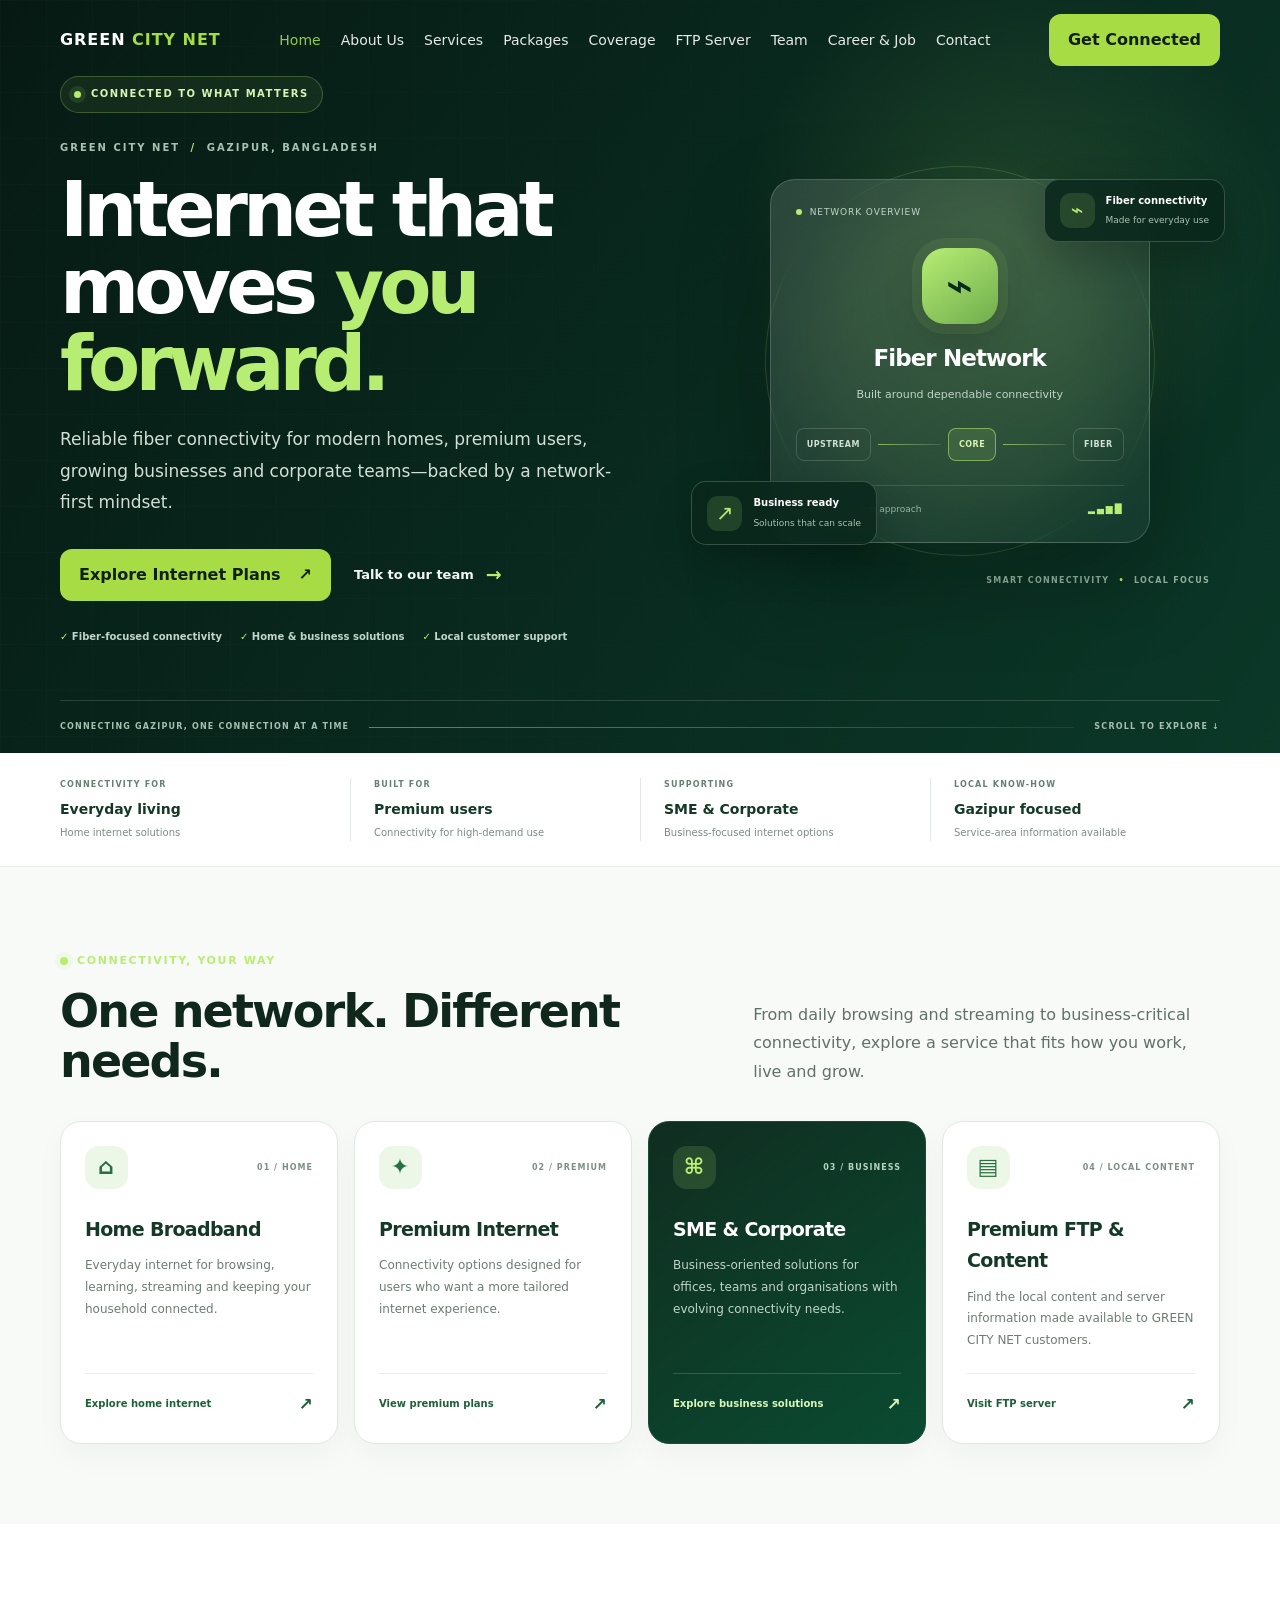
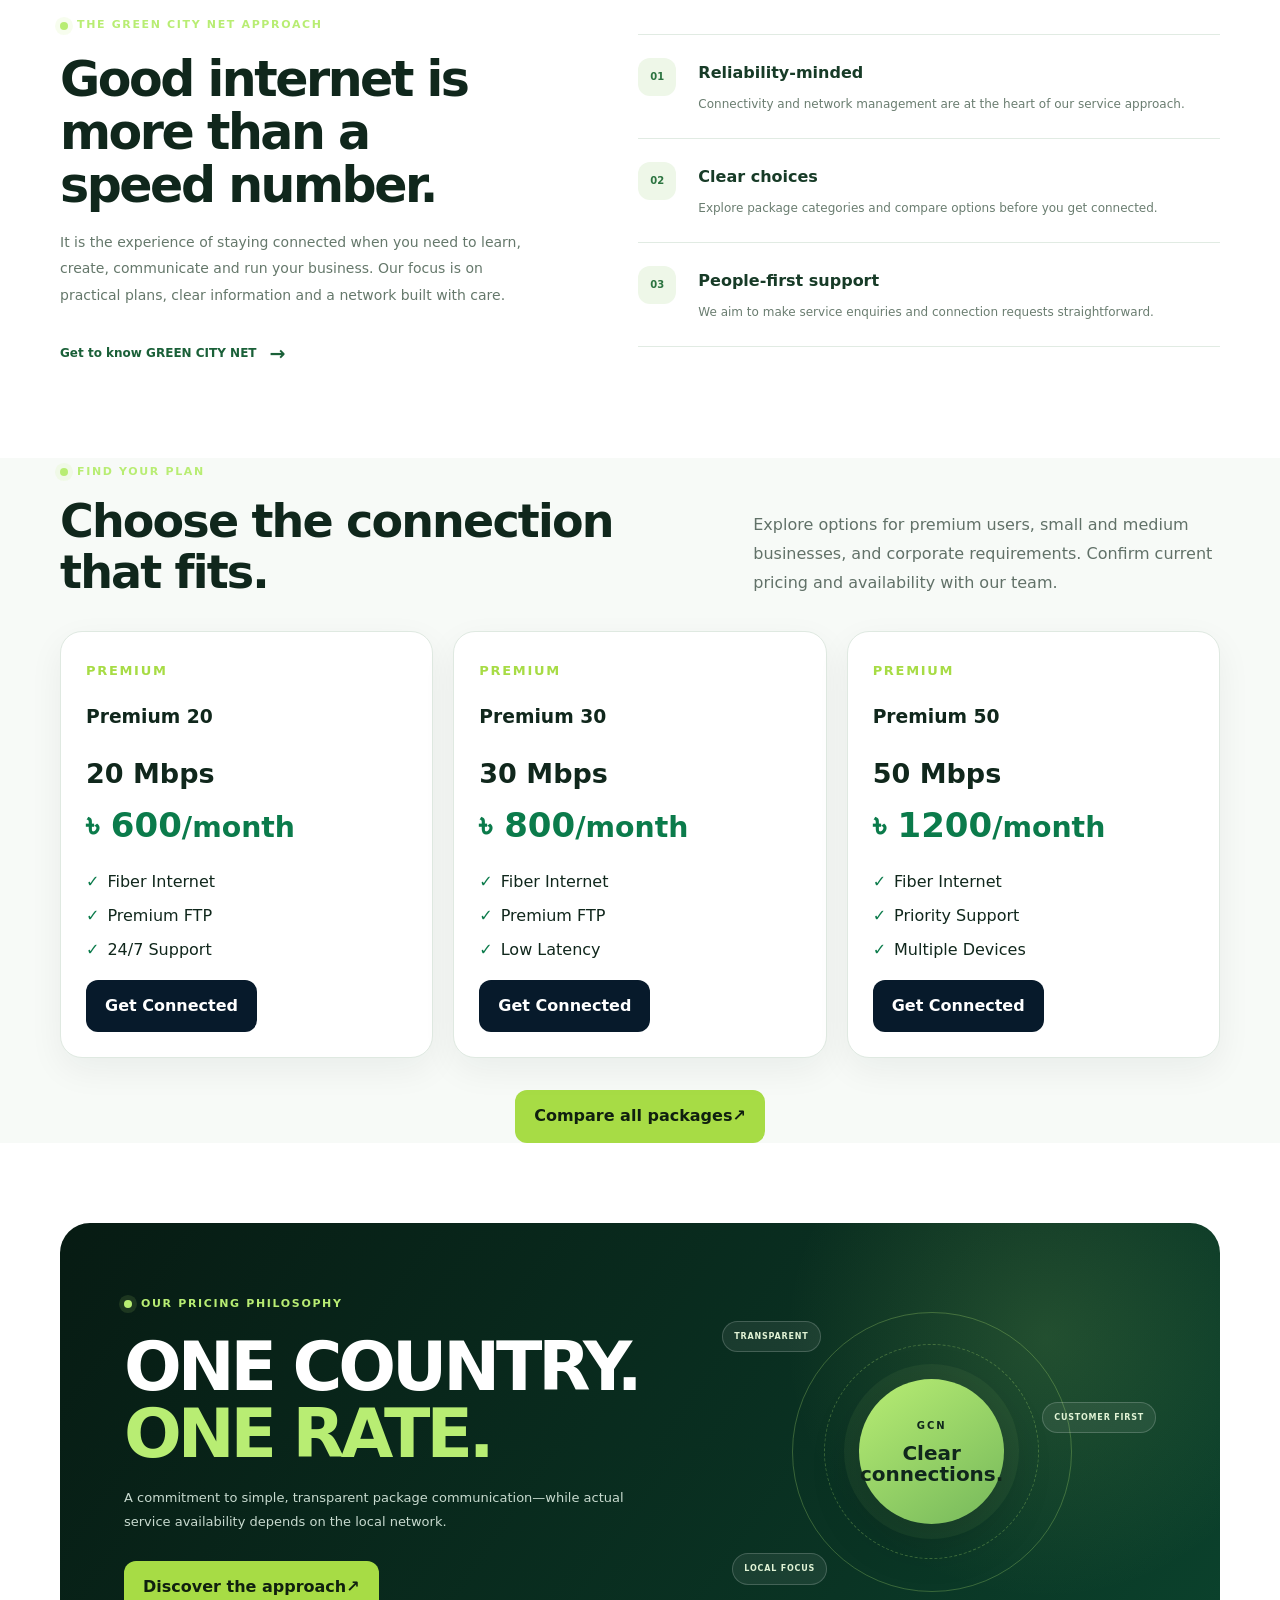
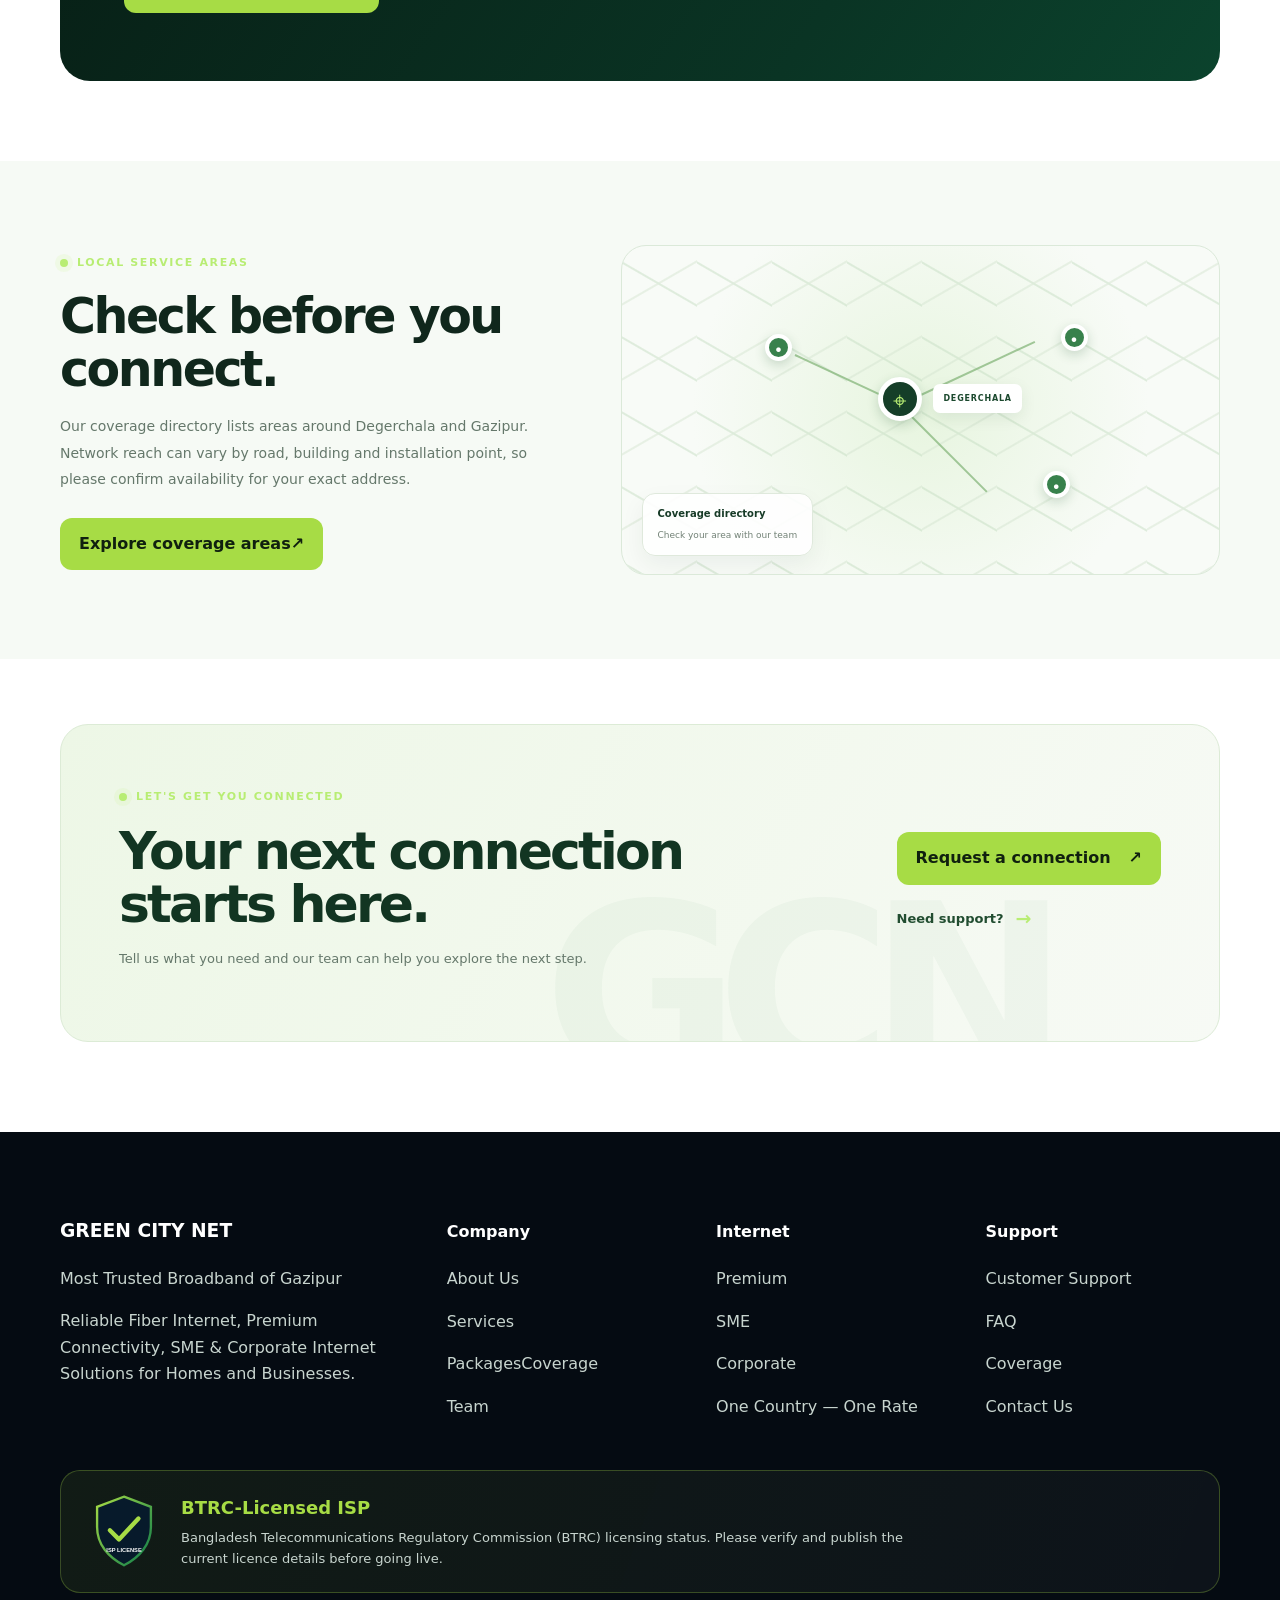
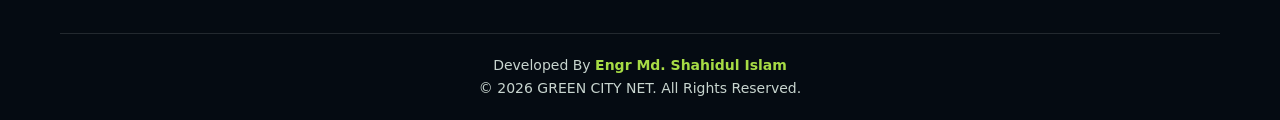
==== commit 284a4d27: "Revise footer and developer information in index.html Updated footer content and developer attributi" ====
--- a/index.html
+++ b/index.html
@@ -48,6 +48,6 @@
 <div><h4>Company</h4><p><a href="about.html">About Us</a></p><p><a href="services.html">Services</a></p><p><a href="packages.html">Packages</a><a href="coverage.html">Coverage</a></p><p><a href="team.html">Team</a></p></div>
 <div><h4>Internet</h4><p><a href="packages.html#premium">Premium</a></p><p><a href="packages.html#sme">SME</a></p><p><a href="packages.html#corporate">Corporate</a></p><p><a href="packages.html#one-country">One Country — One Rate</a></p></div>
 <div><h4>Support</h4><p><a href="contact.html">Customer Support</a></p><p><a href="faq.html">FAQ</a></p><p><a href="coverage.html">Coverage</a></p><p><a href="contact.html">Contact Us</a></p></div>
-</div><div class="container licensing-footer"><img src="assets/images/btrc-licensed-isp-badge.svg" alt="ISP licence badge graphic"><div><strong>BTRC-Licensed ISP</strong><p>Bangladesh Telecommunications Regulatory Commission (BTRC) licensing status. Please verify and publish the current licence details before going live.</p></div></div><div class="container credit"><span>Developed By </span><a href="https://www.facebook.com/share/1FE5N81z12/?mibextid=wwXIfr" target="_blank" rel="noopener noreferrer">Innovation IT Hub</a><br><span>© <span id="year">2026</span> GREEN CITY NET. All Rights Reserved.</span></div></footer>
+</div><div class="container licensing-footer"><img src="assets/images/btrc-licensed-isp-badge.svg" alt="ISP licence badge graphic"><div><strong>BTRC-Licensed ISP</strong><p>Bangladesh Telecommunications Regulatory Commission (BTRC) licensing status. Please verify and publish the current licence details before going live.</p></div></div><div class="container credit"><span>Developed By </span><a href="https://www.facebook.com/share/1FE5N81z12/?mibextid=wwXIfr" target="_blank" rel="noopener noreferrer">Engr Md. Shahidul Islam</a><br><span>© <span id="year">2026</span> GREEN CITY NET. All Rights Reserved.</span></div></footer>
 <div class="mobile-actions"><a href="tel:01XXXXXXXXX">☎ Call</a><a href="contact.html">Support</a><a href="contact.html">Connect</a></div>
-<script src="js/data.js"></script><script src="js/app.js"></script></body></html>+<script src="js/data.js"></script><script src="js/app.js"></script></body></html>
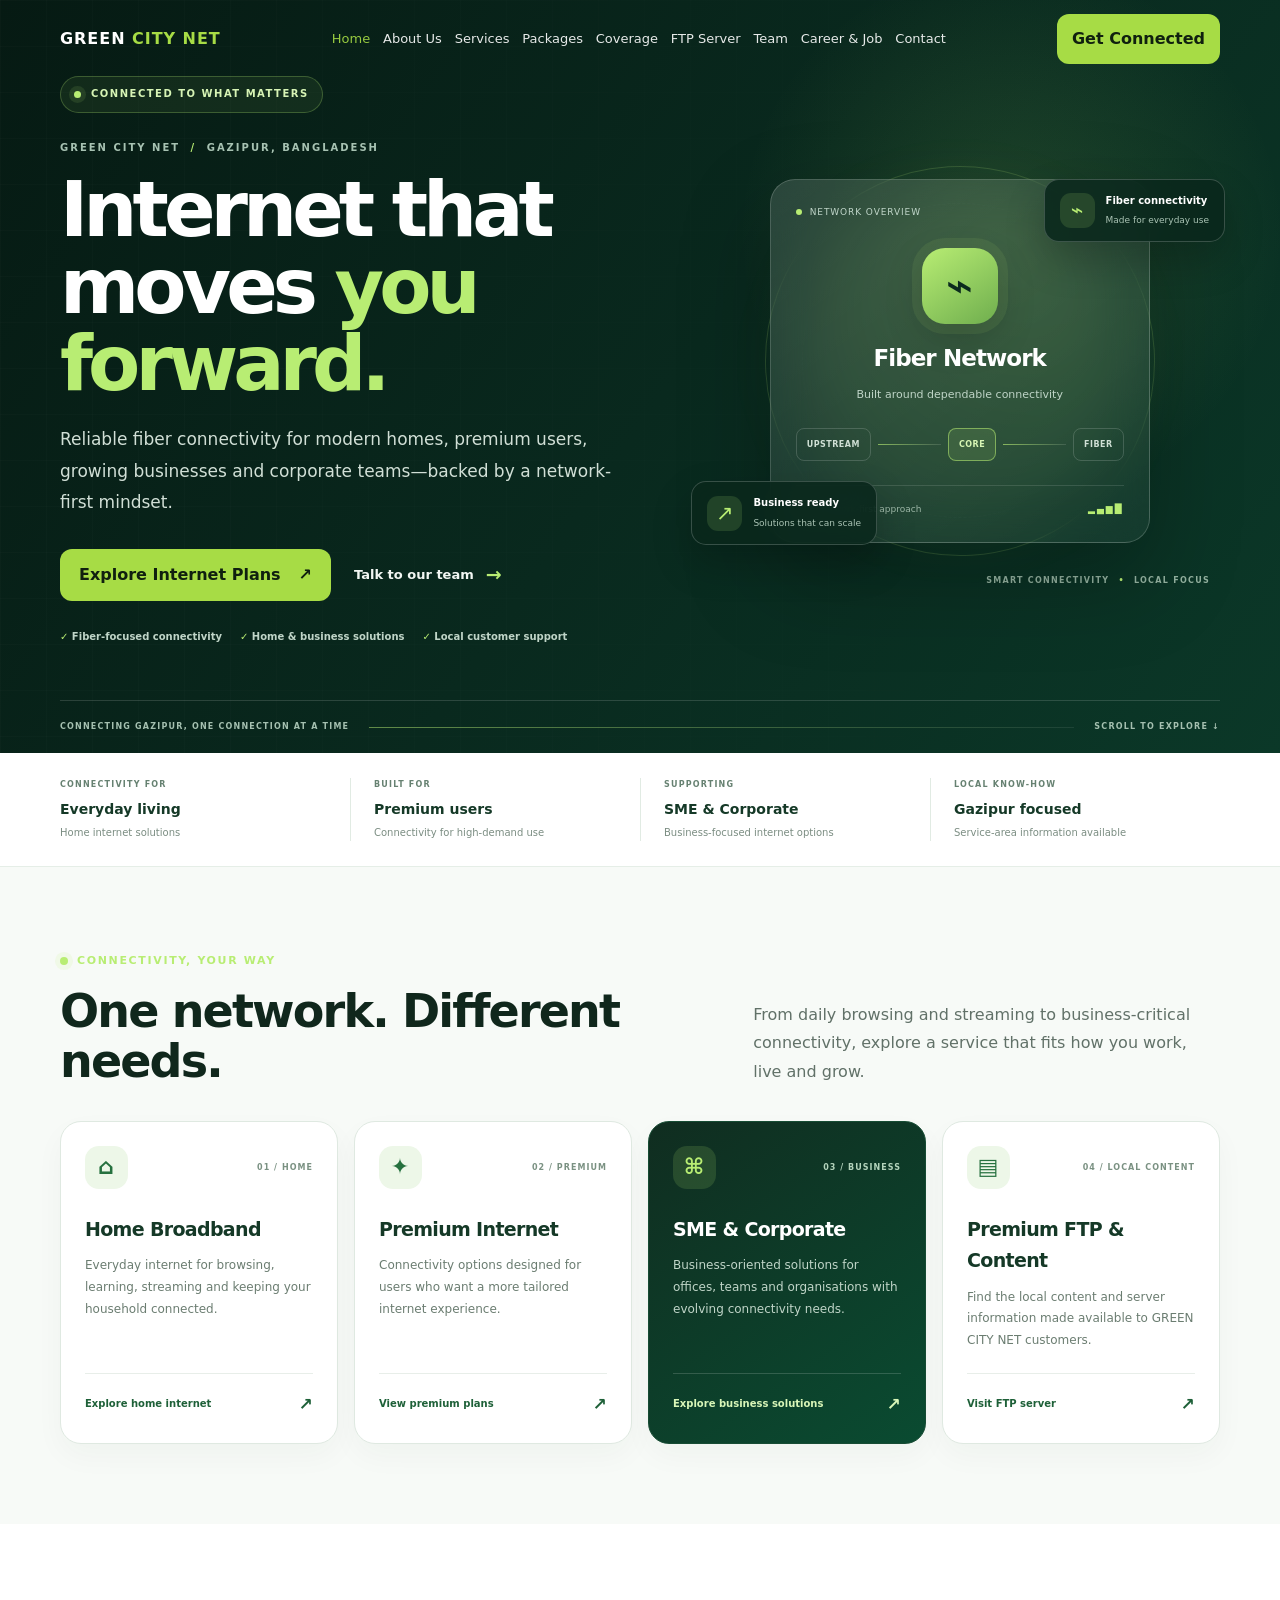
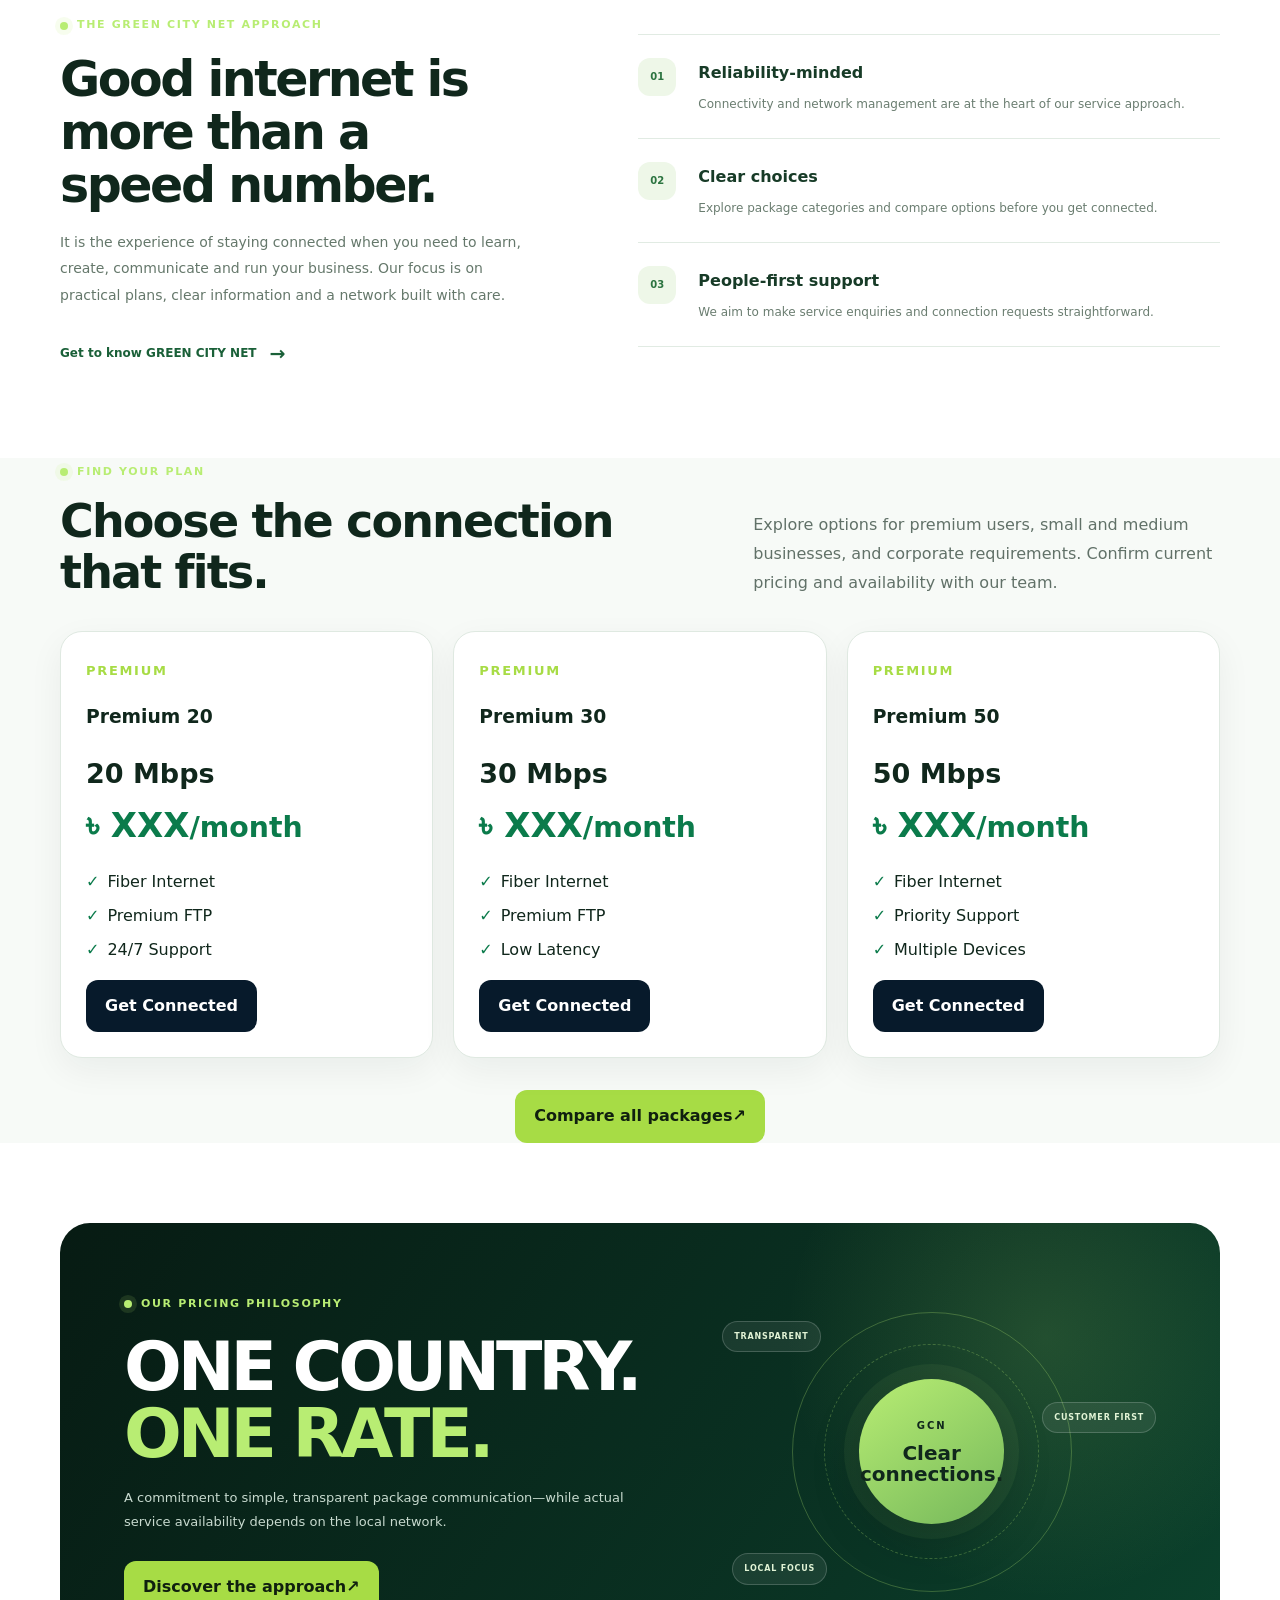
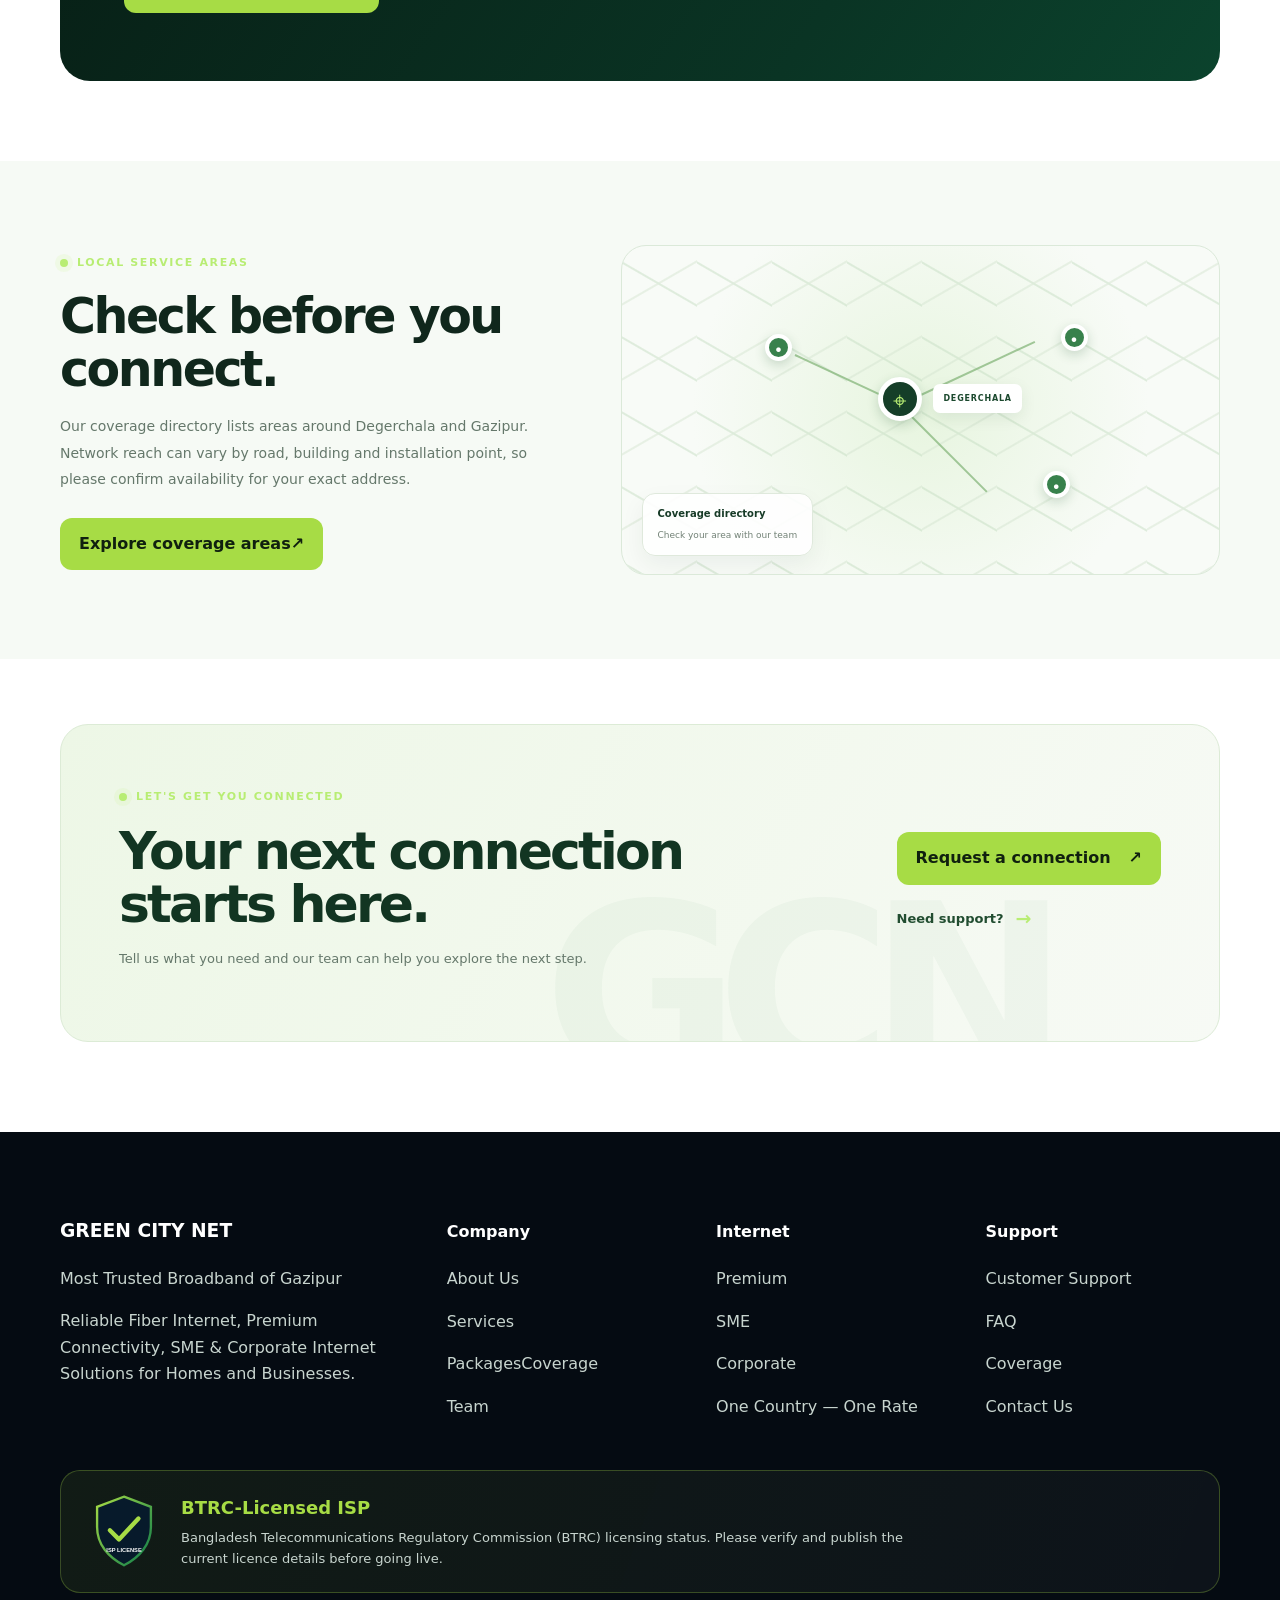
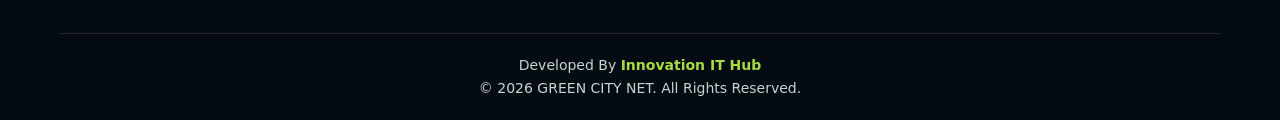
==== commit 278ae187: "Add files via upload" ====
--- a/index.html
+++ b/index.html
@@ -48,6 +48,5 @@
 <div><h4>Company</h4><p><a href="about.html">About Us</a></p><p><a href="services.html">Services</a></p><p><a href="packages.html">Packages</a><a href="coverage.html">Coverage</a></p><p><a href="team.html">Team</a></p></div>
 <div><h4>Internet</h4><p><a href="packages.html#premium">Premium</a></p><p><a href="packages.html#sme">SME</a></p><p><a href="packages.html#corporate">Corporate</a></p><p><a href="packages.html#one-country">One Country — One Rate</a></p></div>
 <div><h4>Support</h4><p><a href="contact.html">Customer Support</a></p><p><a href="faq.html">FAQ</a></p><p><a href="coverage.html">Coverage</a></p><p><a href="contact.html">Contact Us</a></p></div>
-</div><div class="container licensing-footer"><img src="assets/images/btrc-licensed-isp-badge.svg" alt="ISP licence badge graphic"><div><strong>BTRC-Licensed ISP</strong><p>Bangladesh Telecommunications Regulatory Commission (BTRC) licensing status. Please verify and publish the current licence details before going live.</p></div></div><div class="container credit"><span>Developed By </span><a href="https://www.facebook.com/share/1FE5N81z12/?mibextid=wwXIfr" target="_blank" rel="noopener noreferrer">Engr Md. Shahidul Islam</a><br><span>© <span id="year">2026</span> GREEN CITY NET. All Rights Reserved.</span></div></footer>
-<div class="mobile-actions"><a href="tel:01XXXXXXXXX">☎ Call</a><a href="contact.html">Support</a><a href="contact.html">Connect</a></div>
-<script src="js/data.js"></script><script src="js/app.js"></script></body></html>
+</div><div class="container licensing-footer"><img src="assets/images/btrc-licensed-isp-badge.svg" alt="ISP licence badge graphic"><div><strong>BTRC-Licensed ISP</strong><p>Bangladesh Telecommunications Regulatory Commission (BTRC) licensing status. Please verify and publish the current licence details before going live.</p></div></div><div class="container credit"><span>Developed By </span><a href="https://www.facebook.com/share/1FE5N81z12/?mibextid=wwXIfr" target="_blank" rel="noopener noreferrer">Innovation IT Hub</a><br><span>© <span id="year">2026</span> GREEN CITY NET. All Rights Reserved.</span></div></footer>
+<script src="js/data.js"></script><script src="js/app.js"></script></body></html>
--- a/css/style.css
+++ b/css/style.css
@@ -132,3 +132,25 @@
 @media(max-width:1000px){.home-hero-grid{grid-template-columns:1fr 0.9fr;gap:25px}.home-hero h1{font-size:clamp(42px,5.4vw,62px)}.home-network-stage{min-height:390px}.home-orbit{width:320px;height:320px}.home-orbit-two{width:255px;height:255px}.home-network-panel{padding:20px}.home-float-top{right:-4px}.home-offer-grid{grid-template-columns:repeat(2,minmax(0,1fr))}.home-audience-grid>div{padding:0 13px}}
 @media(max-width:760px){.home-hero{padding-top:50px}.home-hero-grid{grid-template-columns:1fr;gap:8px;padding-bottom:28px}.home-hero h1{font-size:clamp(44px,11vw,66px)}.home-lead{font-size:15px}.home-network-stage{min-height:390px;margin-top:10px}.home-network-panel{width:min(88%,380px)}.home-float-top{right:0;top:24px}.home-float-bottom{left:0;bottom:30px}.home-stage-caption{right:0;bottom:0}.home-hero-bottom{font-size:7px;gap:10px}.home-audience-grid{grid-template-columns:repeat(2,1fr);gap:20px 0}.home-audience-grid>div:nth-child(3){border-left:0;padding-left:0}.home-audience-grid>div{padding:0 15px}.home-offer-grid{grid-template-columns:1fr 1fr;gap:12px}.home-offer-card{min-height:285px;padding:18px}.home-offer-card h3{font-size:17px}.home-principles-grid,.home-one-rate-panel,.home-coverage-grid{grid-template-columns:1fr;gap:35px}.home-principles-section,.home-one-rate-section,.home-coverage-section{padding:60px 0}.home-rate-graphic{min-height:280px}.home-coverage-visual{min-height:290px}.home-final-panel{align-items:flex-start;flex-direction:column}.home-final-actions{width:100%}.home-final-actions .btn{width:100%}.home-final-watermark{right:0;font-size:170px}}
 @media(max-width:440px){.home-hero-actions{align-items:flex-start;flex-direction:column;gap:18px}.home-proof-points{display:grid;gap:10px}.home-network-stage{min-height:350px}.home-network-panel{padding:17px}.home-orbit{width:275px;height:275px}.home-orbit-two{width:220px;height:220px}.home-path-node{padding:8px 7px;font-size:7px}.home-float-card{padding:10px}.home-float-card b{font-size:9px}.home-float-card small{font-size:8px}.home-offer-grid{grid-template-columns:1fr}.home-offer-card{min-height:235px}.home-audience-grid strong{font-size:12px}.home-strip-label{font-size:7px}.home-hero-bottom span:first-child{max-width:160px;line-height:1.5}.home-rate-ring{width:245px;height:245px}.ring-two{width:185px;height:185px}.home-rate-tag{font-size:7px}.tag-two{right:0}}
+
+/* Professional service and team page refinement */
+.service-intro-band,.team-intro-band{position:relative;overflow:hidden;margin:0 0 34px;padding:clamp(26px,4vw,44px);border-radius:28px;background:linear-gradient(125deg,#071a2b 0%,#0b4c38 68%,#226b46 100%);color:#fff;box-shadow:0 24px 60px rgba(4,31,22,.16)}
+.service-intro-band:after,.team-intro-band:after{content:"";position:absolute;width:260px;height:260px;right:-80px;top:-110px;border:1px solid rgba(167,220,69,.45);border-radius:50%;box-shadow:0 0 0 28px rgba(167,220,69,.05),0 0 0 58px rgba(167,220,69,.035);pointer-events:none}
+.service-intro-band h2,.team-intro-band h2{font-size:clamp(28px,4vw,42px);line-height:1.12;max-width:720px;margin:10px 0 12px;color:#fff}.service-intro-band p,.team-intro-band p{max-width:760px;color:#d7e8df;font-size:16px;line-height:1.8}.service-highlights{display:flex;gap:10px;flex-wrap:wrap;margin-top:22px}.service-highlights span{padding:9px 13px;border-radius:999px;border:1px solid rgba(255,255,255,.2);background:rgba(255,255,255,.08);font-size:13px;font-weight:700;color:#f5ffe9}
+.service-grid .service-card{position:relative;overflow:hidden;min-height:255px;padding:28px;border-radius:22px;background:linear-gradient(160deg,#fff 0%,#f6fbf7 100%);border:1px solid #dcebe1;box-shadow:0 14px 36px rgba(14,52,34,.07)}.service-grid .service-card:before{content:"";position:absolute;right:-35px;top:-42px;width:120px;height:120px;border-radius:50%;background:rgba(167,220,69,.12)}.service-grid .service-card .icon{width:54px;height:54px;border-radius:17px;background:linear-gradient(135deg,#e8f8cb,#c9ef8b);color:#0b4c31;box-shadow:inset 0 1px 0 rgba(255,255,255,.8);font-size:16px}.service-grid .service-card h3{position:relative;font-size:21px;line-height:1.3;margin:14px 0 9px}.service-grid .service-card p{position:relative;color:#627168;line-height:1.7;min-height:52px}.service-grid .service-detail-btn{margin-top:10px;border-radius:12px}.network-trust-strip{margin-top:38px}
+.team-stats{display:flex;gap:0;flex-wrap:wrap;margin-top:25px}.team-stats div{display:flex;flex-direction:column;gap:3px;padding:0 26px;border-left:1px solid rgba(255,255,255,.2)}.team-stats div:first-child{padding-left:0;border-left:0}.team-stats strong{font-size:24px;color:#b9ec70}.team-stats span{font-size:12px;color:#d7e8df;text-transform:uppercase;letter-spacing:.08em}.professional-team-grid .team-card{position:relative;overflow:hidden;border:1px solid #deebe2;border-radius:24px;padding:26px;background:linear-gradient(150deg,#fff,#f5faf6);box-shadow:0 15px 42px rgba(8,43,27,.07)}.professional-team-grid .team-card:before{content:"";position:absolute;left:0;top:0;bottom:0;width:5px;background:linear-gradient(180deg,#a7dc45,#0b7b4b)}.professional-team-grid .profile{display:grid;grid-template-columns:118px minmax(0,1fr);gap:22px;align-items:start}.professional-team-grid .avatar{width:118px;height:118px;border-radius:24px;background:linear-gradient(135deg,#dff3c4,#c6e8d5);border:1px solid #d1e8d8;color:#0b7045;font-size:25px;font-weight:900}.professional-team-grid .profile-copy .eyebrow{display:inline-block;background:#eaf6e9;color:#0b7045;border-radius:999px;padding:5px 10px;font-size:10px;letter-spacing:.08em}.professional-team-grid .profile-copy h3{font-size:22px;margin:9px 0 4px}.professional-team-grid .profile-copy>b{display:block;color:#0b7b4b;font-size:14px;margin-bottom:9px}.professional-team-grid .profile-copy p{font-size:13px;line-height:1.65;color:#68766e}.professional-team-grid .profile-btn{margin-top:8px;border-radius:12px}.nav-links{gap:clamp(8px,1vw,15px);font-size:13px}.nav-links a{white-space:nowrap}.nav .btn{white-space:nowrap;padding:11px 14px}.nav{gap:14px}
+@media(max-width:1100px){.nav-links{gap:9px;font-size:12px}.nav .btn{font-size:12px;padding:10px}}
+@media(max-width:700px){.professional-team-grid .profile{grid-template-columns:1fr}.professional-team-grid .avatar{width:100px;height:100px}.team-stats div{padding:0 14px}.team-stats strong{font-size:21px}}
+
+
+/* Removed mobile bottom Call / Support / Connect action bar as requested */
+.mobile-actions { display: none !important; }
+
+
+/* Formspree live form feedback */
+.form-status{min-height:0;margin:12px 0;font-size:14px;line-height:1.6;font-weight:650}
+.form-status:empty{display:none}
+.form-status.is-sending{color:#64748b}
+.form-status.is-success{padding:12px 14px;border-radius:12px;background:#e9f8ed;border:1px solid #b8e4c3;color:#176534}
+.form-status.is-error{padding:12px 14px;border-radius:12px;background:#fff0f0;border:1px solid #f2c2c2;color:#9b2020}
+button[type="submit"]:disabled{opacity:.7;cursor:wait}
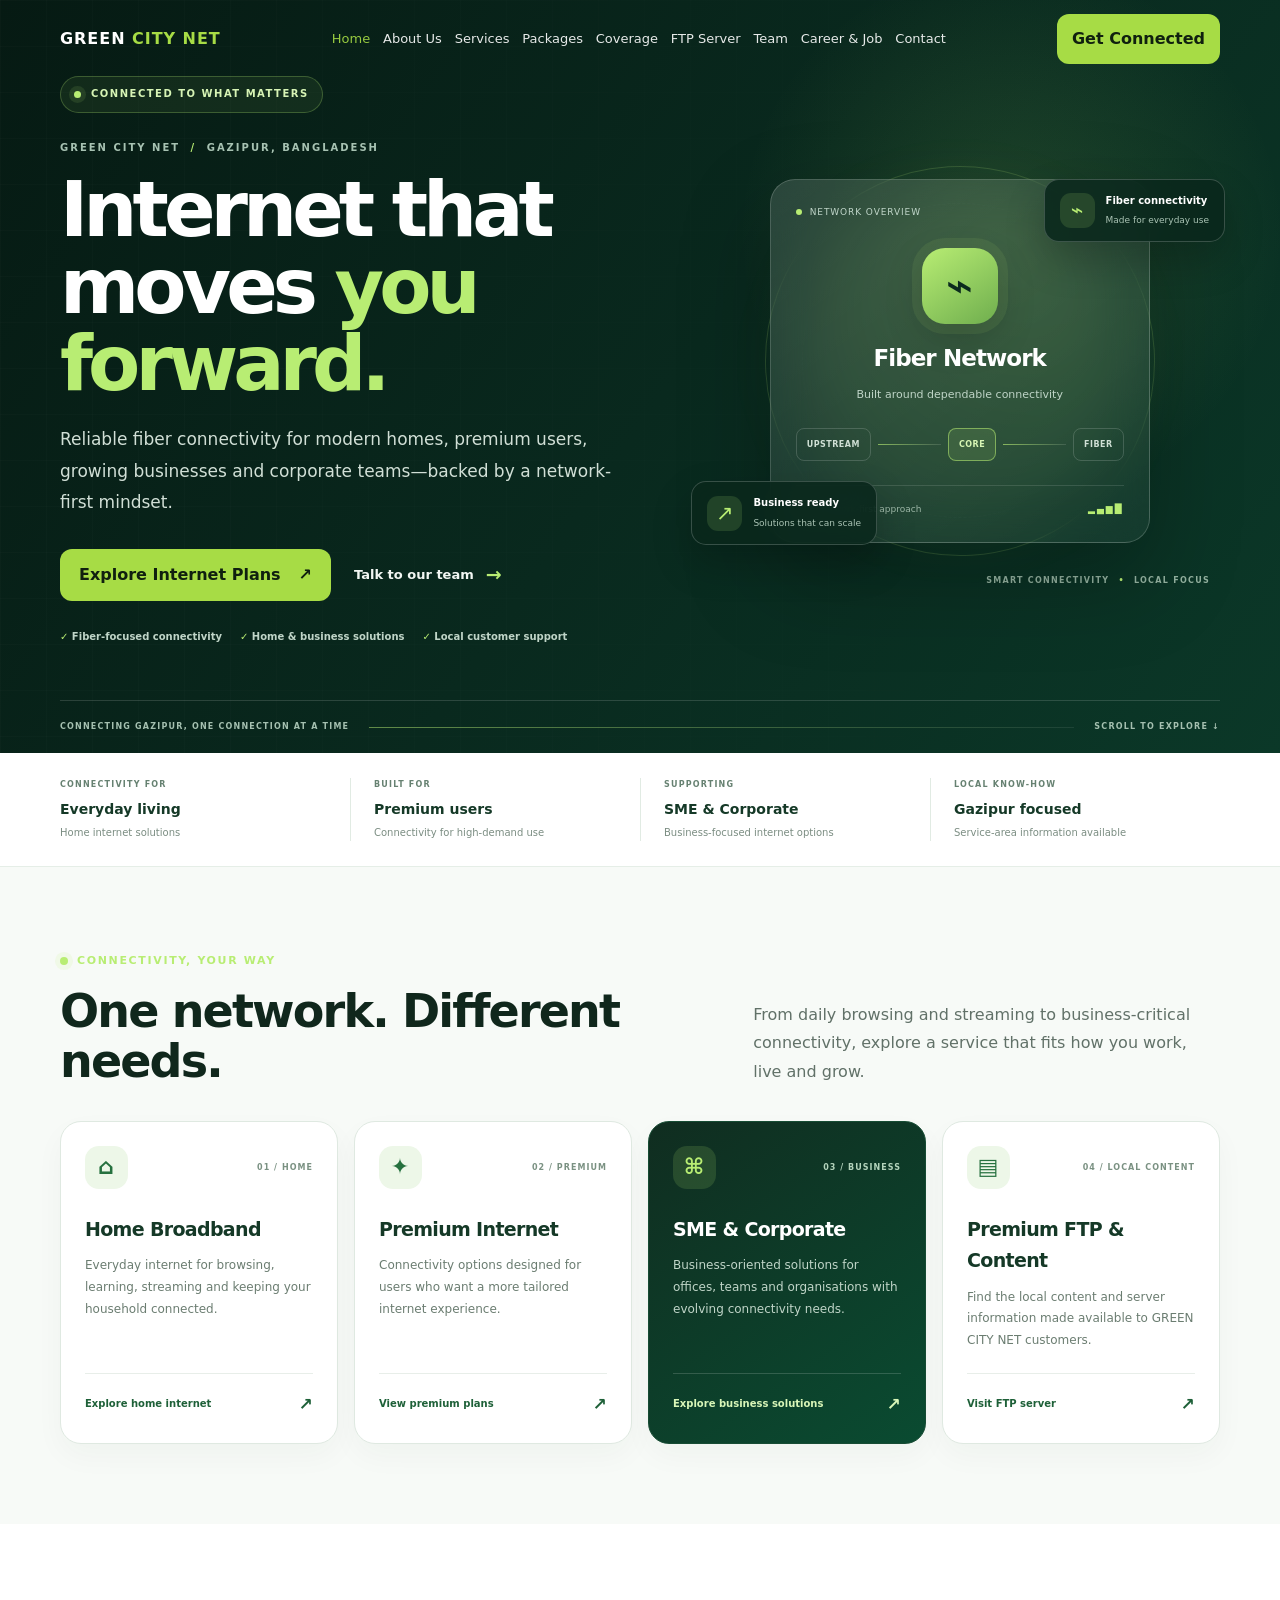
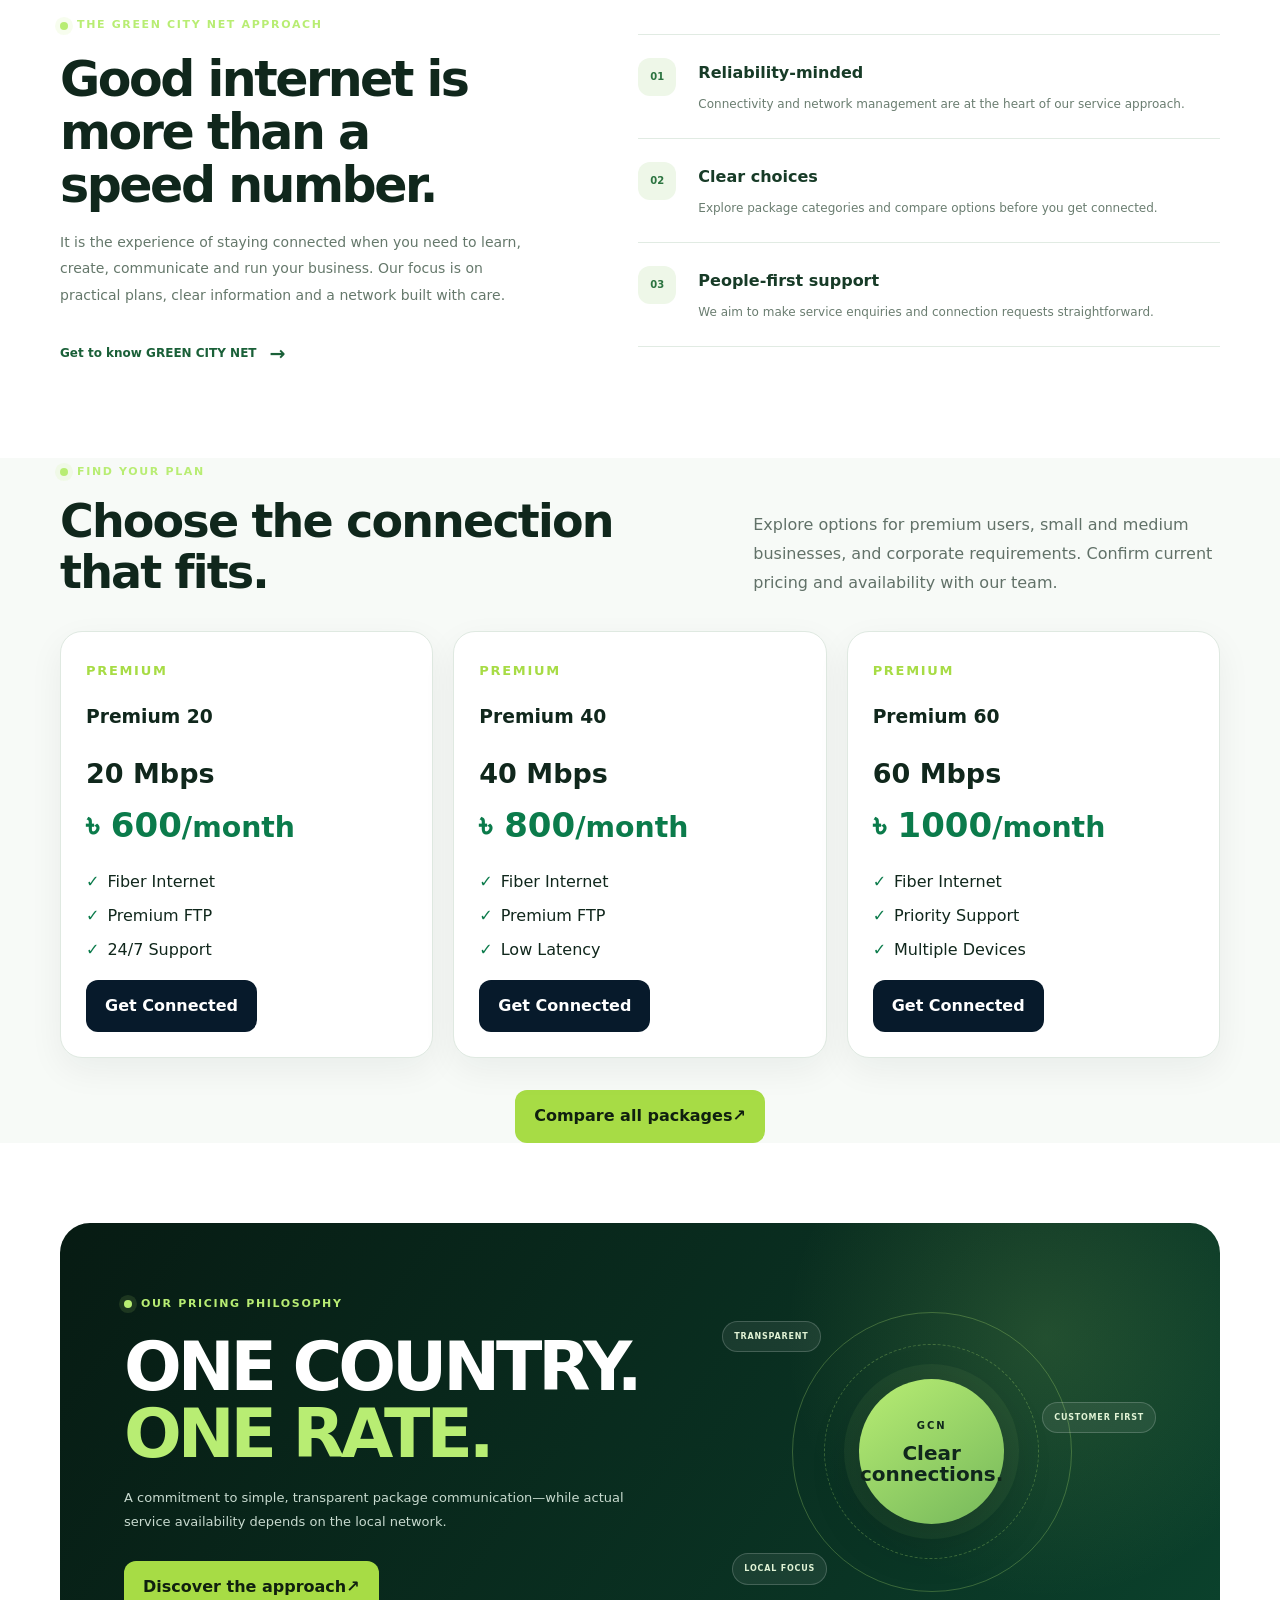
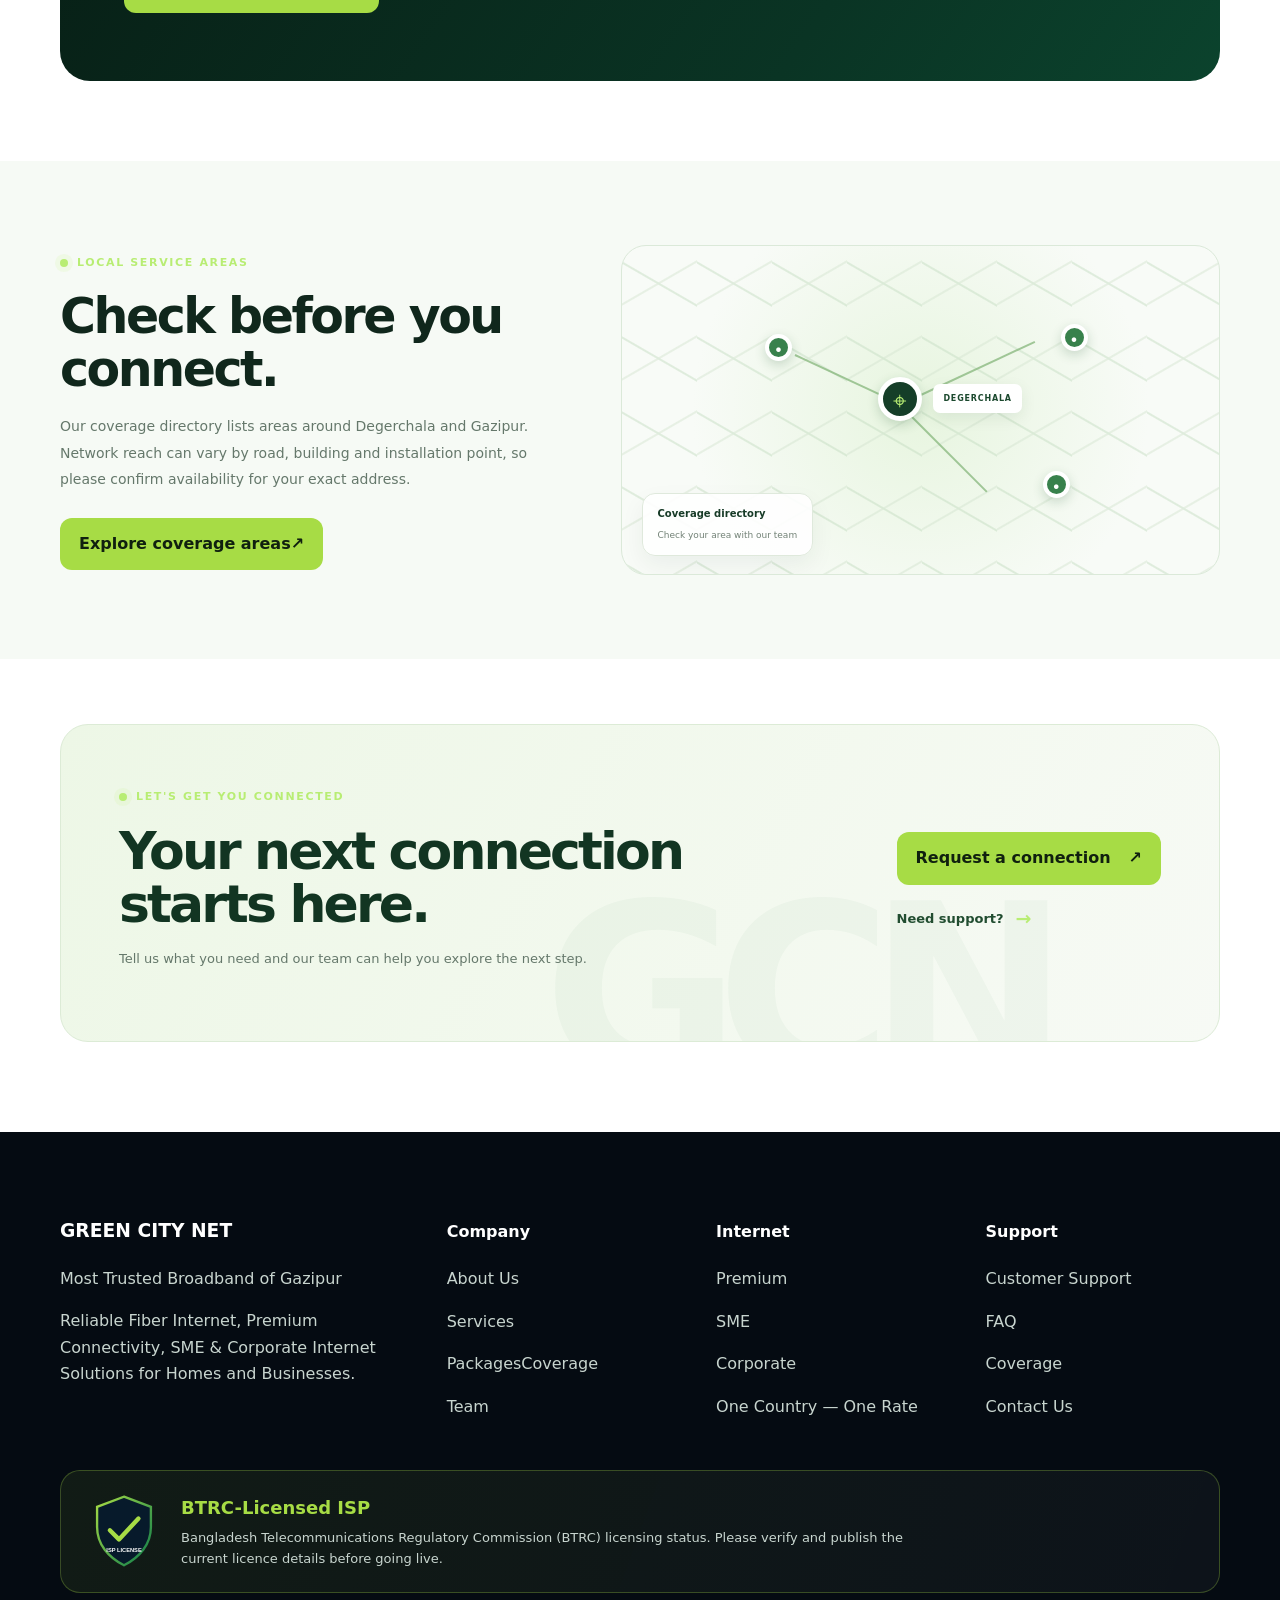
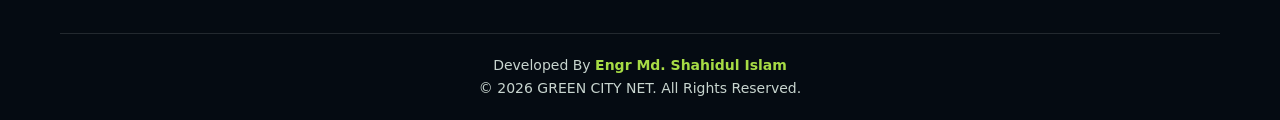
==== commit 5432be6c: "Add files via upload" ====
--- a/index.html
+++ b/index.html
@@ -48,5 +48,5 @@
 <div><h4>Company</h4><p><a href="about.html">About Us</a></p><p><a href="services.html">Services</a></p><p><a href="packages.html">Packages</a><a href="coverage.html">Coverage</a></p><p><a href="team.html">Team</a></p></div>
 <div><h4>Internet</h4><p><a href="packages.html#premium">Premium</a></p><p><a href="packages.html#sme">SME</a></p><p><a href="packages.html#corporate">Corporate</a></p><p><a href="packages.html#one-country">One Country — One Rate</a></p></div>
 <div><h4>Support</h4><p><a href="contact.html">Customer Support</a></p><p><a href="faq.html">FAQ</a></p><p><a href="coverage.html">Coverage</a></p><p><a href="contact.html">Contact Us</a></p></div>
-</div><div class="container licensing-footer"><img src="assets/images/btrc-licensed-isp-badge.svg" alt="ISP licence badge graphic"><div><strong>BTRC-Licensed ISP</strong><p>Bangladesh Telecommunications Regulatory Commission (BTRC) licensing status. Please verify and publish the current licence details before going live.</p></div></div><div class="container credit"><span>Developed By </span><a href="https://www.facebook.com/share/1FE5N81z12/?mibextid=wwXIfr" target="_blank" rel="noopener noreferrer">Innovation IT Hub</a><br><span>© <span id="year">2026</span> GREEN CITY NET. All Rights Reserved.</span></div></footer>
+</div><div class="container licensing-footer"><img src="assets/images/btrc-licensed-isp-badge.svg" alt="ISP licence badge graphic"><div><strong>BTRC-Licensed ISP</strong><p>Bangladesh Telecommunications Regulatory Commission (BTRC) licensing status. Please verify and publish the current licence details before going live.</p></div></div><div class="container credit"><span>Developed By </span><a href="https://www.facebook.com/share/1FE5N81z12/?mibextid=wwXIfr" target="_blank" rel="noopener noreferrer">Engr Md. Shahidul Islam</a><br><span>© <span id="year">2026</span> GREEN CITY NET. All Rights Reserved.</span></div></footer>
 <script src="js/data.js"></script><script src="js/app.js"></script></body></html>
--- a/css/style.css
+++ b/css/style.css
@@ -154,3 +154,55 @@
 .form-status.is-success{padding:12px 14px;border-radius:12px;background:#e9f8ed;border:1px solid #b8e4c3;color:#176534}
 .form-status.is-error{padding:12px 14px;border-radius:12px;background:#fff0f0;border:1px solid #f2c2c2;color:#9b2020}
 button[type="submit"]:disabled{opacity:.7;cursor:wait}
+
+/* Mobile navigation alignment fix: keep every menu label, including Coverage, inside the dropdown */
+@media (max-width: 900px) {
+  .site-header .nav-links {
+    box-sizing: border-box;
+    min-width: 0;
+    width: auto;
+    overflow-x: hidden;
+  }
+  .site-header .nav-links a {
+    display: block;
+    box-sizing: border-box;
+    width: 100%;
+    min-width: 0;
+    max-width: 100%;
+    padding: 10px 12px;
+    margin: 0;
+    text-align: left;
+    white-space: normal;
+    overflow-wrap: anywhere;
+    line-height: 1.4;
+  }
+}
+
+
+/* Final mobile menu consistency fix: Coverage should look and align exactly like the other menu items */
+@media (max-width: 900px) {
+  .site-header .nav-links a.coverage-nav-link,
+  .site-header .nav-links a.coverage-nav-link:hover,
+  .site-header .nav-links a.coverage-nav-link.active {
+    display: block !important;
+    width: 100% !important;
+    box-sizing: border-box !important;
+    text-align: left !important;
+    font-family: inherit !important;
+    font-size: inherit !important;
+    font-weight: 400 !important;
+    line-height: 1.4 !important;
+    letter-spacing: normal !important;
+    color: inherit !important;
+    opacity: .9 !important;
+    background: transparent !important;
+    border: 0 !important;
+    border-radius: 0 !important;
+    box-shadow: none !important;
+    padding: 10px 12px !important;
+    margin: 0 !important;
+    transform: none !important;
+  }
+  .site-header .nav-links a.coverage-nav-link:hover,
+  .site-header .nav-links a.coverage-nav-link.active { color: var(--lime) !important; }
+}
